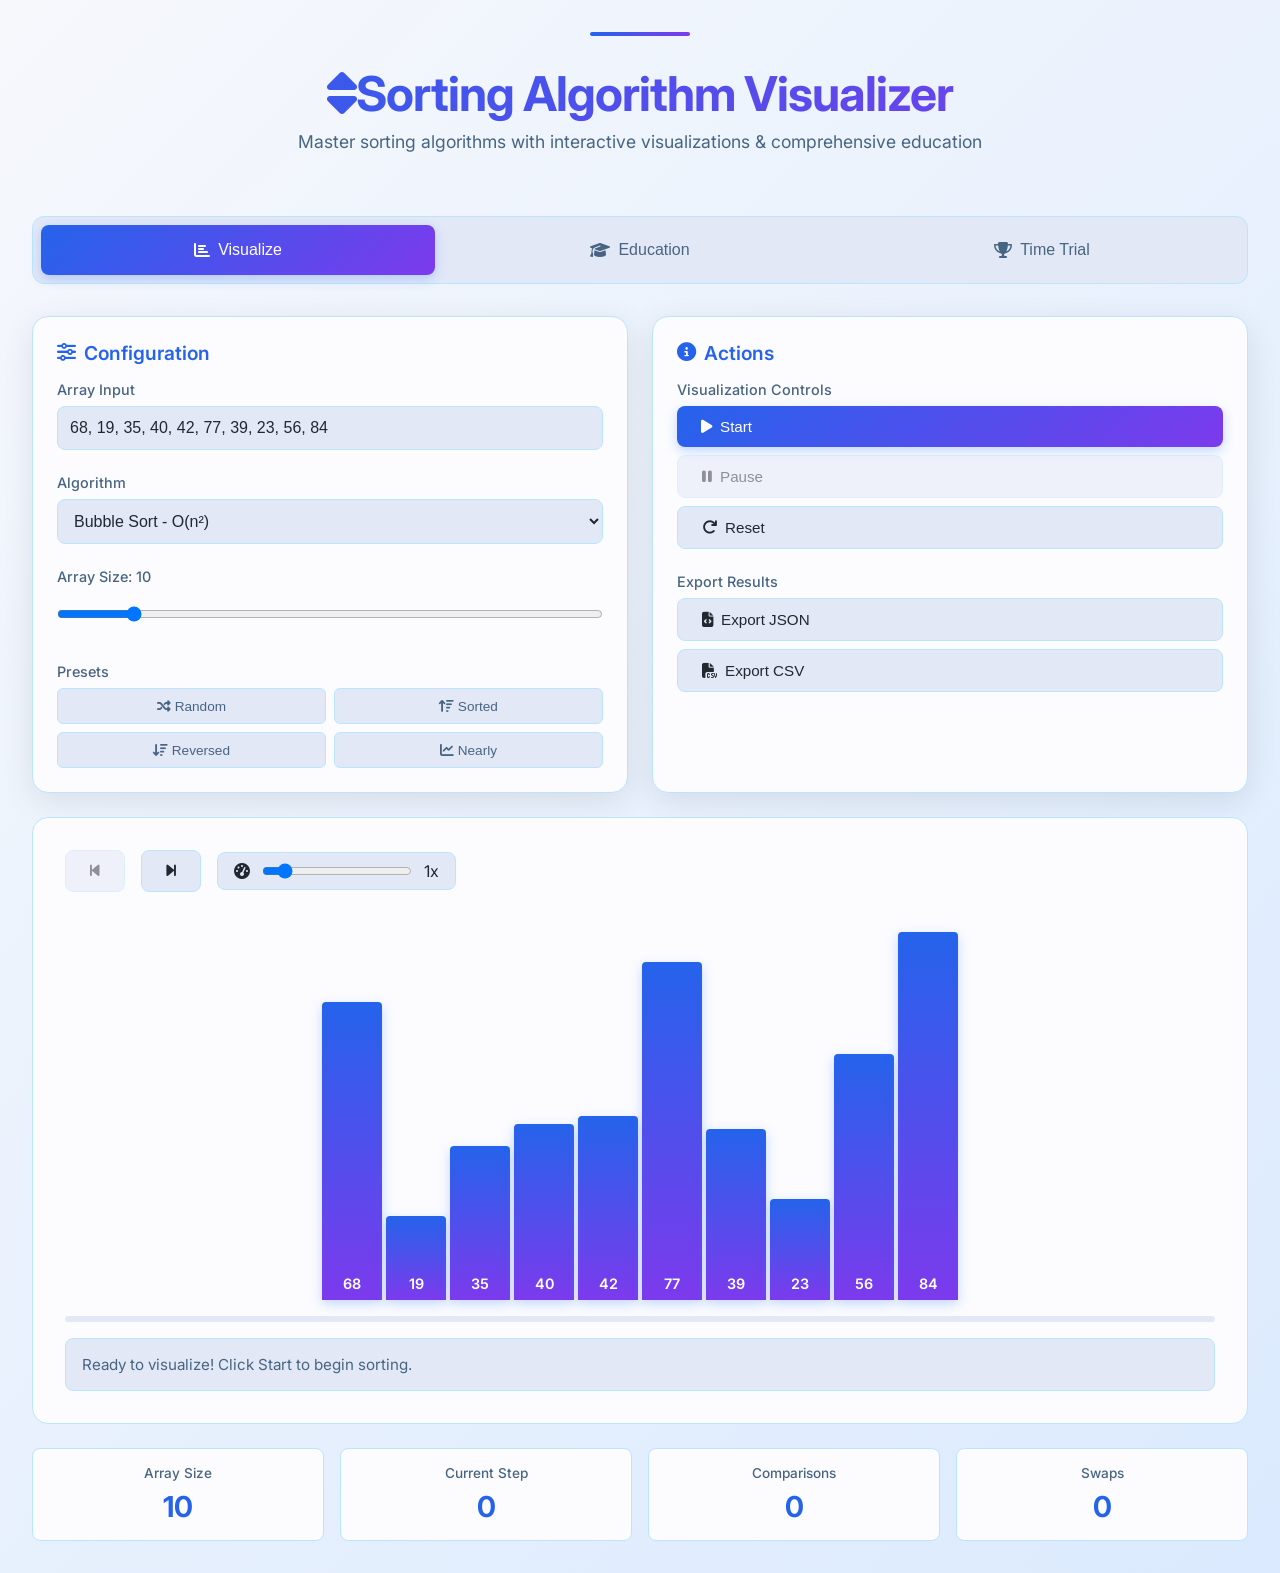
==== index.html @ 8ebd5f18 "Add files via upload" ====
<!DOCTYPE html>
<html lang="en">
<head>
    <meta charset="UTF-8">
    <meta name="viewport" content="width=device-width, initial-scale=1.0">
    <title>Ultimate Sorting Algorithm Visualizer</title>
    <link href="https://fonts.googleapis.com/css2?family=Inter:wght@300;400;500;600;700&display=swap" rel="stylesheet">
    <link href="https://cdnjs.cloudflare.com/ajax/libs/font-awesome/6.4.0/css/all.min.css" rel="stylesheet">
    <style>
        * {
            margin: 0;
            padding: 0;
            box-sizing: border-box;
        }

        :root {
    --bg-primary: #f6f8fc;
    --bg-secondary: #e3e8f7;
    --bg-card: #fcfcff;
    --text-primary: #23272f;
    --text-secondary: #476582;
    --accent-blue: #2563eb;
    --accent-purple: #7c3aed;
    --accent-green: #16a34a;
    --accent-yellow: #facc15;
    --accent-orange: #fb923c;
    --accent-cyan: #2dd4bf;
    --border-color: #bae6fd;
    --shadow: 0 8px 32px rgba(0, 0, 0, 0.09);
}


        body {
    font-family: 'Inter', sans-serif;
    background: linear-gradient(135deg, #f6f8fc 0%, #dbeafe 100%);
    color: #23272f;
    min-height: 100vh;
    overflow-x: hidden;
}


        .container {
            max-width: 1400px;
            margin: 0 auto;
            padding: 2rem;
        }

        .header {
            text-align: center;
            padding: 2rem 0;
            margin-bottom: 2rem;
            position: relative;
        }

        .header::before {
            content: '';
            position: absolute;
            top: 0;
            left: 50%;
            transform: translateX(-50%);
            width: 100px;
            height: 4px;
            background: linear-gradient(90deg, var(--accent-blue), var(--accent-purple));
            border-radius: 2px;
        }

        .header h1 {
            font-size: 3rem;
            font-weight: 700;
            background: linear-gradient(135deg, var(--accent-blue), var(--accent-purple));
            -webkit-background-clip: text;
            -webkit-text-fill-color: transparent;
            margin-bottom: 0.5rem;
            letter-spacing: -1px;
        }

        .header .subtitle {
            color: var(--text-secondary);
            font-size: 1.1rem;
            font-weight: 400;
        }

        .tabs {
            display: flex;
            gap: 0.5rem;
            margin-bottom: 2rem;
            background: var(--bg-secondary);
            padding: 0.5rem;
            border-radius: 12px;
            border: 1px solid var(--border-color);
        }

        .tab {
            flex: 1;
            padding: 1rem;
            background: transparent;
            border: none;
            color: var(--text-secondary);
            font-size: 1rem;
            font-weight: 500;
            cursor: pointer;
            border-radius: 8px;
            transition: all 0.3s;
            display: flex;
            align-items: center;
            justify-content: center;
            gap: 0.5rem;
        }

        .tab:hover {
            background: rgba(59, 130, 246, 0.1);
            color: var(--accent-blue);
        }

        .tab.active {
            background: linear-gradient(135deg, var(--accent-blue), var(--accent-purple));
            color: white;
            box-shadow: 0 4px 12px rgba(59, 130, 246, 0.3);
        }

        .layout-top {
            display: grid;
            grid-template-columns: 1fr 1fr;
            gap: 1.5rem;
            margin-bottom: 1.5rem;
        }

        .card {
            background: var(--bg-card);
            border-radius: 16px;
            padding: 1.5rem;
            border: 1px solid var(--border-color);
            box-shadow: var(--shadow);
        }

        .card-title {
            font-size: 1.2rem;
            font-weight: 600;
            margin-bottom: 1rem;
            display: flex;
            align-items: center;
            gap: 0.5rem;
            color: var(--accent-blue);
        }

        .input-group {
            margin-bottom: 1.5rem;
        }

        .input-group:last-child {
            margin-bottom: 0;
        }

        .input-group label {
            display: block;
            margin-bottom: 0.5rem;
            color: var(--text-secondary);
            font-size: 0.9rem;
            font-weight: 500;
        }

        .input-group input,
        .input-group select {
            width: 100%;
            padding: 0.75rem;
            background: var(--bg-secondary);
            border: 1px solid var(--border-color);
            border-radius: 8px;
            color: var(--text-primary);
            font-size: 1rem;
            transition: all 0.3s;
        }

        .input-group input:focus,
        .input-group select:focus {
            outline: none;
            border-color: var(--accent-blue);
            box-shadow: 0 0 0 3px rgba(59, 130, 246, 0.1);
        }

        .btn {
            padding: 0.75rem 1.5rem;
            border: none;
            border-radius: 8px;
            font-size: 0.95rem;
            font-weight: 500;
            cursor: pointer;
            transition: all 0.3s;
            display: inline-flex;
            align-items: center;
            gap: 0.5rem;
        }

        .btn-primary {
            background: linear-gradient(135deg, var(--accent-blue), var(--accent-purple));
            color: white;
            box-shadow: 0 4px 12px rgba(59, 130, 246, 0.3);
        }

        .btn-primary:hover {
            transform: translateY(-2px);
            box-shadow: 0 6px 16px rgba(59, 130, 246, 0.4);
        }

        .btn-secondary {
            background: var(--bg-secondary);
            color: var(--text-primary);
            border: 1px solid var(--border-color);
        }

        .btn-secondary:hover {
            background: var(--bg-primary);
            border-color: var(--accent-blue);
        }

        .btn-group {
            display: flex;
            gap: 0.5rem;
            flex-wrap: wrap;
        }

        .btn:disabled {
            opacity: 0.5;
            cursor: not-allowed;
        }

        .preset-grid {
            display: grid;
            grid-template-columns: repeat(2, 1fr);
            gap: 0.5rem;
        }

        .preset-btn {
            padding: 0.6rem;
            background: var(--bg-secondary);
            border: 1px solid var(--border-color);
            border-radius: 6px;
            color: var(--text-secondary);
            cursor: pointer;
            transition: all 0.3s;
            font-size: 0.85rem;
        }

        .preset-btn:hover {
            border-color: var(--accent-blue);
            color: var(--accent-blue);
            background: rgba(59, 130, 246, 0.1);
        }

        .visualization-container {
            background: var(--bg-card);
            border-radius: 16px;
            padding: 2rem;
            border: 1px solid var(--border-color);
            min-height: 450px;
            position: relative;
            margin-bottom: 1.5rem;
        }

        .bars-container {
            display: flex;
            align-items: flex-end;
            justify-content: center;
            gap: 4px;
            height: 400px;
            padding: 1rem 0;
        }

        .bar {
            flex: 1;
            min-width: 20px;
            max-width: 60px;
            background: linear-gradient(180deg, var(--accent-blue), var(--accent-purple));
            border-radius: 4px 4px 0 0;
            position: relative;
            transition: all 0.3s cubic-bezier(0.4, 0, 0.2, 1);
            display: flex;
            align-items: flex-end;
            justify-content: center;
            padding-bottom: 0.5rem;
            color: white;
            font-weight: 600;
            font-size: 0.9rem;
            box-shadow: 0 4px 12px rgba(59, 130, 246, 0.3);
        }

        .bar.comparing {
            background: linear-gradient(180deg, var(--accent-orange), #ea580c);
            box-shadow: 0 4px 16px rgba(245, 158, 11, 0.5);
            transform: scale(1.05);
        }

        .bar.swapping {
            background: linear-gradient(180deg, var(--accent-red), #dc2626);
            box-shadow: 0 4px 16px rgba(239, 68, 68, 0.5);
            transform: scale(1.08);
        }

        .bar.sorted {
            background: linear-gradient(180deg, var(--accent-green), #059669);
            box-shadow: 0 4px 12px rgba(16, 185, 129, 0.4);
        }

        .bar.pivot {
            background: linear-gradient(180deg, var(--accent-cyan), #0891b2);
            box-shadow: 0 4px 16px rgba(6, 182, 212, 0.5);
        }

        .controls {
            display: flex;
            gap: 1rem;
            align-items: center;
            margin-bottom: 1.5rem;
            flex-wrap: wrap;
        }

        .speed-control {
            display: flex;
            align-items: center;
            gap: 0.75rem;
            padding: 0.5rem 1rem;
            background: var(--bg-secondary);
            border-radius: 8px;
            border: 1px solid var(--border-color);
        }

        .speed-control input[type="range"] {
            width: 150px;
        }

        .progress-bar {
            width: 100%;
            height: 6px;
            background: var(--bg-secondary);
            border-radius: 3px;
            overflow: hidden;
            margin-bottom: 1rem;
        }

        .progress-fill {
            height: 100%;
            background: linear-gradient(90deg, var(--accent-blue), var(--accent-purple));
            border-radius: 3px;
            transition: width 0.3s;
        }

        .layout-bottom {
            display: grid;
            grid-template-columns: repeat(4, 1fr);
            gap: 1rem;
            margin-top: 1.5rem;
        }

        .stat-card {
            background: var(--bg-card);
            padding: 1rem;
            border-radius: 8px;
            border: 1px solid var(--border-color);
            text-align: center;
        }

        .stat-label {
            color: var(--text-secondary);
            font-size: 0.85rem;
            margin-bottom: 0.5rem;
            font-weight: 500;
        }

        .stat-value {
            font-size: 1.8rem;
            font-weight: 700;
            color: var(--accent-blue);
        }

        .education-container {
            background: var(--bg-card);
            border-radius: 16px;
            padding: 2rem;
            border: 1px solid var(--border-color);
            box-shadow: var(--shadow);
        }

        .education-grid {
            display: grid;
            grid-template-columns: 1fr 1fr;
            gap: 2rem;
        }

        .education-section {
            line-height: 1.8;
        }

        .education-section h3 {
            color: var(--accent-blue);
            margin-bottom: 1rem;
            font-size: 1.2rem;
        }

        .education-section ul {
            list-style: none;
            padding: 0;
        }

        .education-section li {
            padding: 0.5rem 0;
            padding-left: 1.5rem;
            position: relative;
            color: var(--text-secondary);
        }

        .education-section li:before {
            content: "→";
            position: absolute;
            left: 0;
            color: var(--accent-blue);
            font-weight: bold;
        }

        .complexity-box {
            background: var(--bg-secondary);
            padding: 1rem;
            border-radius: 8px;
            border-left: 3px solid var(--accent-blue);
            margin: 1rem 0;
        }

        .complexity-title {
            color: var(--accent-blue);
            font-weight: 600;
            margin-bottom: 0.5rem;
        }

        .complexity-item {
            display: flex;
            justify-content: space-between;
            padding: 0.25rem 0;
            color: var(--text-secondary);
            font-family: 'Courier New', monospace;
        }

        .resource-links {
            display: flex;
            gap: 1rem;
            flex-wrap: wrap;
            margin-top: 1rem;
        }

        .resource-link {
            display: inline-flex;
            align-items: center;
            gap: 0.5rem;
            padding: 0.75rem 1rem;
            background: rgba(59, 130, 246, 0.1);
            border: 1px solid var(--accent-blue);
            border-radius: 6px;
            color: var(--accent-blue);
            text-decoration: none;
            transition: all 0.3s;
            font-size: 0.9rem;
            font-weight: 500;
        }

        .resource-link:hover {
            background: rgba(59, 130, 246, 0.2);
            transform: translateY(-2px);
        }

        .property-badge {
            display: inline-block;
            padding: 0.25rem 0.75rem;
            background: rgba(59, 130, 246, 0.1);
            border: 1px solid var(--accent-blue);
            border-radius: 20px;
            color: var(--accent-blue);
            font-size: 0.85rem;
            font-weight: 600;
            margin-right: 0.5rem;
            margin-bottom: 0.5rem;
        }

        .code-section {
            background: #1e1e1e;
            border-radius: 8px;
            padding: 1rem;
            overflow-x: auto;
            margin-top: 1rem;
        }

        .code-section pre {
            margin: 0;
            font-family: 'Consolas', 'Monaco', monospace;
            font-size: 0.9rem;
            line-height: 1.6;
            color: #d4d4d4;
        }

        @keyframes slideIn {
            from {
                opacity: 0;
                transform: translateY(20px);
            }
            to {
                opacity: 1;
                transform: translateY(0);
            }
        }

        .slide-in {
            animation: slideIn 0.5s ease-out;
        }

        .hidden {
            display: none !important;
        }

        .toast {
            position: fixed;
            bottom: 2rem;
            right: 2rem;
            background: var(--bg-card);
            padding: 1rem 1.5rem;
            border-radius: 8px;
            border: 1px solid var(--border-color);
            box-shadow: var(--shadow);
            z-index: 1000;
            animation: slideIn 0.3s ease-out;
        }

        .toast.success {
            border-left: 4px solid var(--accent-green);
        }

        .toast.error {
            border-left: 4px solid var(--accent-red);
        }

        @media (max-width: 1200px) {
            .layout-top {
                grid-template-columns: 1fr;
            }
            .education-grid {
                grid-template-columns: 1fr;
            }
            .layout-bottom {
                grid-template-columns: repeat(2, 1fr);
            }
        }

        @media (max-width: 768px) {
            .header h1 {
                font-size: 2rem;
            }
            .tabs {
                flex-direction: column;
            }
            .bars-container {
                gap: 2px;
            }
            .bar {
                min-width: 15px;
                font-size: 0.7rem;
            }
        }
    </style>
</head>
<body>
    <div class="container">
        <div class="header slide-in">
            <h1><i class="fas fa-sort"></i>Sorting Algorithm Visualizer</h1>
            <p class="subtitle">Master sorting algorithms with interactive visualizations & comprehensive education</p>
        </div>

        <div class="tabs slide-in">
            <button class="tab active" data-mode="visualize">
                <i class="fas fa-chart-bar"></i> Visualize
            </button>
            <button class="tab" data-mode="education">
                <i class="fas fa-graduation-cap"></i> Education
            </button>
            <button class="tab" data-mode="compare">
                <i class="fas fa-trophy"></i> Time Trial
            </button>
        </div>

        <div id="visualizeMode">
            <div class="layout-top slide-in">
                <div class="card">
                    <h3 class="card-title"><i class="fas fa-sliders-h"></i> Configuration</h3>
                    
                    <div class="input-group">
                        <label>Array Input</label>
                        <input type="text" id="arrayInput" placeholder="5, 2, 8, 1, 9, 3" value="64, 34, 25, 12, 22, 11, 90, 45">
                    </div>

                    <div class="input-group">
                        <label>Algorithm</label>
                        <select id="algorithmSelect">
                            <option value="bubble">Bubble Sort - O(n²)</option>
                            <option value="selection">Selection Sort - O(n²)</option>
                            <option value="insertion">Insertion Sort - O(n²)</option>
                            <option value="merge">Merge Sort - O(n log n)</option>
                            <option value="quick">Quick Sort - O(n log n)</option>
                            <option value="heap">Heap Sort - O(n log n)</option>
                            <option value="counting">Counting Sort - O(n+k)</option>
                        </select>
                    </div>

                    <div class="input-group">
                        <label>Array Size: <span id="sizeValue">10</span></label>
                        <input type="range" id="sizeSlider" min="5" max="50" value="10">
                    </div>

                    <div class="input-group">
                        <label>Presets</label>
                        <div class="preset-grid">
                            <button class="preset-btn" data-preset="random"><i class="fas fa-random"></i> Random</button>
                            <button class="preset-btn" data-preset="sorted"><i class="fas fa-sort-amount-up"></i> Sorted</button>
                            <button class="preset-btn" data-preset="reversed"><i class="fas fa-sort-amount-down"></i> Reversed</button>
                            <button class="preset-btn" data-preset="nearly"><i class="fas fa-chart-line"></i> Nearly</button>
                        </div>
                    </div>
                </div>

                <div class="card">
                    <h3 class="card-title"><i class="fas fa-info-circle"></i> Actions</h3>
                    
                    <div class="input-group">
                        <label>Visualization Controls</label>
                        <div class="btn-group" style="flex-direction: column; gap: 0.5rem;">
                            <button class="btn btn-primary" id="startBtn" style="width: 100%;">
                                <i class="fas fa-play"></i> Start
                            </button>
                            <button class="btn btn-secondary" id="pauseBtn" disabled style="width: 100%;">
                                <i class="fas fa-pause"></i> Pause
                            </button>
                            <button class="btn btn-secondary" id="resetBtn" style="width: 100%;">
                                <i class="fas fa-redo"></i> Reset
                            </button>
                        </div>
                    </div>

                    <div class="input-group">
                        <label>Export Results</label>
                        <div class="btn-group" style="flex-direction: column; gap: 0.5rem;">
                            <button class="btn btn-secondary" id="exportJSON" style="width: 100%;">
                                <i class="fas fa-file-code"></i> Export JSON
                            </button>
                            <button class="btn btn-secondary" id="exportCSV" style="width: 100%;">
                                <i class="fas fa-file-csv"></i> Export CSV
                            </button>
                        </div>
                    </div>
                </div>
            </div>

            <div class="visualization-container slide-in">
                <div class="controls">
                    <button class="btn btn-secondary" id="stepBackBtn" disabled>
                        <i class="fas fa-step-backward"></i>
                    </button>
                    <button class="btn btn-secondary" id="stepForwardBtn" disabled>
                        <i class="fas fa-step-forward"></i>
                    </button>

                    <div class="speed-control">
                        <i class="fas fa-tachometer-alt"></i>
                        <input type="range" id="speedSlider" min="0.5" max="5" step="0.5" value="1">
                        <span id="speedLabel">1x</span>
                    </div>
                </div>

                <div class="bars-container" id="barsContainer"></div>

                <div class="progress-bar">
                    <div class="progress-fill" id="progressBar" style="width: 0%"></div>
                </div>

                <div style="background: var(--bg-secondary); padding: 1rem; border-radius: 8px; border: 1px solid var(--border-color);">
                    <div id="stepDescription" style="color: var(--text-secondary); font-size: 0.95rem;">
                        Ready to visualize! Click Start to begin sorting.
                    </div>
                </div>
            </div>

            <div class="layout-bottom">
                <div class="stat-card">
                    <div class="stat-label">Array Size</div>
                    <div class="stat-value" id="arraySizeStat">0</div>
                </div>
                <div class="stat-card">
                    <div class="stat-label">Current Step</div>
                    <div class="stat-value" id="currentStepStat">0</div>
                </div>
                <div class="stat-card">
                    <div class="stat-label">Comparisons</div>
                    <div class="stat-value" id="comparisonsStat">0</div>
                </div>
                <div class="stat-card">
                    <div class="stat-label">Swaps</div>
                    <div class="stat-value" id="swapsStat">0</div>
                </div>
            </div>
        </div>

        <div id="educationMode" class="hidden slide-in">
            <div class="education-container">
                <h2 class="card-title" style="margin-bottom: 2rem;"><i class="fas fa-book"></i> Algorithm Learning Center</h2>
                
                <div class="education-grid">
                    <div class="education-section">
                        <h3>Overview</h3>
                        <p id="algoDescription"></p>

                        <h3 style="margin-top: 1.5rem;">Properties</h3>
                        <div id="algoProperties"></div>

                        <div class="complexity-box">
                            <div class="complexity-title">⏱️ Time Complexity</div>
                            <div class="complexity-item">
                                <span>Best Case:</span>
                                <span id="timeBest" style="color: var(--accent-green);">O(n)</span>
                            </div>
                            <div class="complexity-item">
                                <span>Average Case:</span>
                                <span id="timeAvg" style="color: var(--accent-orange);">O(n²)</span>
                            </div>
                            <div class="complexity-item">
                                <span>Worst Case:</span>
                                <span id="timeWorst" style="color: var(--accent-red);">O(n²)</span>
                            </div>
                        </div>

                        <div class="complexity-box">
                            <div class="complexity-title">💾 Space Complexity</div>
                            <div style="color: var(--text-secondary); font-family: 'Courier New', monospace;">
                                <span id="spaceComplexity">O(1)</span>
                            </div>
                        </div>

                        <h3 style="margin-top: 1.5rem;">Real-World Applications</h3>
                        <ul id="realWorldUses"></ul>

                        <h3 style="margin-top: 1.5rem;">When to Use</h3>
                        <ul id="whenToUse"></ul>
                    </div>

                    <div class="education-section">
                        <h3>How It Works</h3>
                        <p id="algoHowItWorks" style="margin-bottom: 1rem;"></p>

                        <h3>Code Explanation</h3>
                        <div id="algoCodeExplanation"></div>

                        <h3>Advantages</h3>
                        <ul id="advantages"></ul>

                        <h3 style="margin-top: 1.5rem;">Disadvantages</h3>
                        <ul id="disadvantages"></ul>

                        <h3 style="margin-top: 1.5rem;">When NOT to Use</h3>
                        <ul id="whenNotToUse"></ul>

                        <h3 style="margin-top: 1.5rem;">📚 Learning Resources</h3>
                        <div class="resource-links">
                            <a class="resource-link" href="#" id="gfgLink" target="_blank">
                                <i class="fas fa-external-link-alt"></i> GeeksforGeeks
                            </a>
                            <a class="resource-link" href="#" id="youtubeLink" target="_blank">
                                <i class="fab fa-youtube"></i> YouTube
                            </a>
                            <a class="resource-link" href="#" id="visualgoLink" target="_blank">
                                <i class="fas fa-eye"></i> VisuAlgo
                            </a>
                        </div>
                    </div>
                </div>

                <div style="margin-top: 2rem; padding-top: 2rem; border-top: 1px solid var(--border-color);">
                    <h3 class="card-title" style="margin-bottom: 1rem;"><i class="fas fa-code"></i> Python Implementation</h3>
                    <div class="code-section">
                        <pre><code id="algoCode">Select an algorithm to view code</code></pre>
                    </div>
                </div>
            </div>
        </div>

        <div id="compareMode" class="hidden slide-in">
            <div class="card">
                <h3 class="card-title"><i class="fas fa-trophy"></i> Performance Comparison</h3>
                <div id="comparisonResults"></div>
            </div>
        </div>
    </div>

    <script>
        class SortingVisualizer {
            constructor() {
                this.array = [];
                this.originalArray = [];
                this.steps = [];
                this.currentStep = 0;
                this.isPlaying = false;
                this.isPaused = false;
                this.speed = 1;
                this.currentMode = 'visualize';
                this.stats = { comparisons: 0, swaps: 0 };

                this.initializeElements();
                this.attachEventListeners();
                this.generateRandomArray();
                this.updateDisplay();
            }

            initializeElements() {
                this.barsContainer = document.getElementById('barsContainer');
                this.arrayInput = document.getElementById('arrayInput');
                this.algorithmSelect = document.getElementById('algorithmSelect');
                this.startBtn = document.getElementById('startBtn');
                this.pauseBtn = document.getElementById('pauseBtn');
                this.resetBtn = document.getElementById('resetBtn');
                this.stepBackBtn = document.getElementById('stepBackBtn');
                this.stepForwardBtn = document.getElementById('stepForwardBtn');
                this.speedSlider = document.getElementById('speedSlider');
                this.speedLabel = document.getElementById('speedLabel');
                this.sizeSlider = document.getElementById('sizeSlider');
                this.sizeValue = document.getElementById('sizeValue');
                this.stepDescription = document.getElementById('stepDescription');
                this.progressBar = document.getElementById('progressBar');
                this.arraySizeStat = document.getElementById('arraySizeStat');
                this.currentStepStat = document.getElementById('currentStepStat');
                this.comparisonsStat = document.getElementById('comparisonsStat');
                this.swapsStat = document.getElementById('swapsStat');
            }

            attachEventListeners() {
                document.querySelectorAll('.tab').forEach(tab => {
                    tab.addEventListener('click', (e) => this.switchMode(e.target.dataset.mode));
                });

                this.startBtn.addEventListener('click', () => this.start());
                this.pauseBtn.addEventListener('click', () => this.pause());
                this.resetBtn.addEventListener('click', () => this.reset());
                this.stepBackBtn.addEventListener('click', () => this.stepBackward());
                this.stepForwardBtn.addEventListener('click', () => this.stepForward());
                
                this.speedSlider.addEventListener('input', (e) => {
                    this.speed = parseFloat(e.target.value);
                    this.speedLabel.textContent = `${this.speed}x`;
                });

                this.sizeSlider.addEventListener('input', (e) => {
                    this.sizeValue.textContent = e.target.value;
                });

                this.sizeSlider.addEventListener('change', (e) => {
                    this.generateRandomArray(parseInt(e.target.value));
                });

                document.querySelectorAll('.preset-btn').forEach(btn => {
                    btn.addEventListener('click', (e) => {
                        const preset = e.currentTarget.dataset.preset;
                        this.generatePreset(preset);
                    });
                });

                this.algorithmSelect.addEventListener('change', () => {
                    if (this.currentMode === 'education') {
                        this.loadEducationContent();
                    }
                });

                document.getElementById('exportJSON').addEventListener('click', () => this.exportResults('json'));
                document.getElementById('exportCSV').addEventListener('click', () => this.exportResults('csv'));
            }

            switchMode(mode) {
                this.currentMode = mode;
                
                document.querySelectorAll('.tab').forEach(tab => {
                    tab.classList.remove('active');
                    if (tab.dataset.mode === mode) {
                        tab.classList.add('active');
                    }
                });

                document.getElementById('visualizeMode').classList.toggle('hidden', mode !== 'visualize');
                document.getElementById('educationMode').classList.toggle('hidden', mode !== 'education');
                document.getElementById('compareMode').classList.toggle('hidden', mode !== 'compare');

                if (mode === 'education') {
                    this.loadEducationContent();
                } else if (mode === 'compare') {
                    this.runComparison();
                }
            }

            generateRandomArray(size = 10) {
                this.array = Array.from({length: size}, () => Math.floor(Math.random() * 90) + 10);
                this.originalArray = [...this.array];
                this.arrayInput.value = this.array.join(', ');
                this.updateDisplay();
                this.reset();
            }

            generatePreset(type) {
                const size = parseInt(this.sizeSlider.value);
                switch(type) {
                    case 'random':
                        this.generateRandomArray(size);
                        break;
                    case 'sorted':
                        this.array = Array.from({length: size}, (_, i) => (i + 1) * 10);
                        break;
                    case 'reversed':
                        this.array = Array.from({length: size}, (_, i) => (size - i) * 10);
                        break;
                    case 'nearly':
                        this.array = Array.from({length: size}, (_, i) => (i + 1) * 10);
                        for(let i = 0; i < size / 4; i++) {
                            const idx = Math.floor(Math.random() * size);
                            const idx2 = Math.floor(Math.random() * size);
                            [this.array[idx], this.array[idx2]] = [this.array[idx2], this.array[idx]];
                        }
                        break;
                }
                this.originalArray = [...this.array];
                this.arrayInput.value = this.array.join(', ');
                this.updateDisplay();
                this.reset();
            }

            parseInput() {
                const input = this.arrayInput.value;
                try {
                    this.array = input.split(',').map(x => parseInt(x.trim())).filter(x => !isNaN(x));
                    if (this.array.length === 0) {
                        this.showToast('Please enter valid numbers', 'error');
                        return false;
                    }
                    this.originalArray = [...this.array];
                    return true;
                } catch(e) {
                    this.showToast('Invalid input format', 'error');
                    return false;
                }
            }

            async start() {
                if (!this.parseInput()) return;

                if (this.isPaused) {
                    this.isPaused = false;
                    this.isPlaying = true;
                    this.updateButtons();
                    await this.animate();
                    return;
                }

                this.reset();
                this.isPlaying = true;
                this.updateButtons();

                const algorithm = this.algorithmSelect.value;
                this.showToast(`Starting ${algorithm} sort...`, 'success');
                
                await this.fetchSteps(algorithm);
                await this.animate();
            }

            pause() {
                this.isPlaying = false;
                this.isPaused = true;
                this.updateButtons();
            }

            reset() {
                this.isPlaying = false;
                this.isPaused = false;
                this.currentStep = 0;
                this.stats = { comparisons: 0, swaps: 0 };
                this.array = [...this.originalArray];
                this.updateDisplay();
                this.updateButtons();
                this.stepDescription.textContent = 'Ready to visualize! Click Start to begin sorting.';
                this.progressBar.style.width = '0%';
            }

            stepForward() {
                if (this.currentStep < this.steps.length - 1) {
                    this.currentStep++;
                    this.renderStep(this.steps[this.currentStep]);
                }
            }

            stepBackward() {
                if (this.currentStep > 0) {
                    this.currentStep--;
                    this.renderStep(this.steps[this.currentStep]);
                }
            }

            updateButtons() {
                this.startBtn.disabled = this.isPlaying;
                this.pauseBtn.disabled = !this.isPlaying;
                this.stepBackBtn.disabled = this.isPlaying || this.currentStep === 0;
                this.stepForwardBtn.disabled = this.isPlaying || this.currentStep === this.steps.length - 1;
            }

            async fetchSteps(algorithm) {
                try {
                    const response = await fetch('http://localhost:8000/api/sort', {
                        method: 'POST',
                        headers: { 'Content-Type': 'application/json' },
                        body: JSON.stringify({
                            array: this.originalArray,
                            algorithm: algorithm
                        })
                    });

                    const data = await response.json();
                    this.steps = data.steps;
                    this.stats.comparisons = data.total_comparisons || 0;
                    this.stats.swaps = data.total_swaps || 0;
                    
                } catch(error) {
                    this.showToast('Error connecting to backend. Make sure server is running on port 8000.', 'error');
                    console.error('Error:', error);
                    this.isPlaying = false;
                    this.updateButtons();
                }
            }

            async animate() {
                while (this.currentStep < this.steps.length && this.isPlaying) {
                    const step = this.steps[this.currentStep];
                    this.renderStep(step);
                    
                    await this.sleep(500 / this.speed);
                    this.currentStep++;
                }

                if (this.currentStep >= this.steps.length) {
                    this.isPlaying = false;
                    this.showToast('Sorting complete!', 'success');
                    this.updateButtons();
                }
            }

            renderStep(step) {
                if (step.array) {
                    this.array = [...step.array];
                }

                this.updateDisplay(step.indices, step.type);
                
                if (step.description) {
                    this.stepDescription.textContent = step.description;
                }

                const progress = (this.currentStep / this.steps.length) * 100;
                this.progressBar.style.width = `${progress}%`;
                this.currentStepStat.textContent = `${this.currentStep + 1}/${this.steps.length}`;
            }

            updateDisplay(highlightIndices = [], highlightType = '') {
                this.barsContainer.innerHTML = '';
                
                const maxValue = Math.max(...this.array);
                
                this.array.forEach((value, index) => {
                    const bar = document.createElement('div');
                    bar.className = 'bar';
                    bar.style.height = `${(value / maxValue) * 100}%`;
                    bar.textContent = value;

                    if (highlightIndices && highlightIndices.includes(index)) {
                        bar.classList.add(highlightType || 'comparing');
                    }

                    this.barsContainer.appendChild(bar);
                });

                this.arraySizeStat.textContent = this.array.length;
                this.comparisonsStat.textContent = this.stats.comparisons;
                this.swapsStat.textContent = this.stats.swaps;
            }

            async loadEducationContent() {
                const algorithm = this.algorithmSelect.value;
                
                try {
                    const response = await fetch(`http://localhost:8000/api/algorithm-info/${algorithm}`);
                    const data = await response.json();
                    
                    document.getElementById('algoDescription').textContent = data.description;
                    document.getElementById('algoHowItWorks').textContent = data.how_it_works;

                    document.getElementById('timeBest').textContent = data.time_complexity.best;
                    document.getElementById('timeAvg').textContent = data.time_complexity.average;
                    document.getElementById('timeWorst').textContent = data.time_complexity.worst;
                    document.getElementById('spaceComplexity').textContent = data.space_complexity;

                    const props = `
                        <span class="property-badge">Stable: ${data.stable ? '✓' : '✗'}</span>
                        <span class="property-badge">In-place: ${data.in_place ? '✓' : '✗'}</span>
                        ${data.discovered ? `<span class="property-badge">Discovered: ${data.discovered}</span>` : ''}
                    `;
                    document.getElementById('algoProperties').innerHTML = props;

                    const createList = (items) => items.map(item => `<li>${item}</li>`).join('');
                    document.getElementById('realWorldUses').innerHTML = createList(data.real_world_uses || []);
                    document.getElementById('whenToUse').innerHTML = createList(data.when_to_use || []);
                    document.getElementById('advantages').innerHTML = createList(data.advantages || []);
                    document.getElementById('disadvantages').innerHTML = createList(data.disadvantages || []);
                    document.getElementById('whenNotToUse').innerHTML = createList(data.when_not_to_use || []);

                    const codeExpl = data.code_explanation;
                    let codeHTML = '';
                    if (codeExpl) {
                        for (const [key, value] of Object.entries(codeExpl)) {
                            codeHTML += `<div style="margin-bottom: 0.5rem;"><strong>${key.replace(/_/g, ' ').toUpperCase()}:</strong> ${value}</div>`;
                        }
                    }
                    document.getElementById('algoCodeExplanation').innerHTML = codeHTML;

                    const res = data.resources;
                    document.getElementById('gfgLink').href = res.geeksforgeeks;
                    document.getElementById('youtubeLink').href = res.youtube;
                    document.getElementById('visualgoLink').href = res.visualgo;

                    await this.loadCode(algorithm);
                    
                } catch(error) {
                    console.error('Error loading education content:', error);
                }
            }

            async loadCode(algorithm) {
                try {
                    const response = await fetch(`http://localhost:8000/api/algorithm-code/${algorithm}?language=python`);
                    const data = await response.json();
                    document.getElementById('algoCode').textContent = data.code;
                } catch(error) {
                    console.error('Error loading code:', error);
                }
            }

            async runComparison() {
                if (!this.parseInput()) return;
                
                try {
                    const response = await fetch('http://localhost:8000/api/time-trial', {
                        method: 'POST',
                        headers: { 'Content-Type': 'application/json' },
                        body: JSON.stringify({ array: this.originalArray })
                    });
                    
                    const data = await response.json();
                    
                    let html = '';
                    data.results.forEach((result, index) => {
                        const fastest = index === 0 ? 'style="border: 2px solid var(--accent-green); background: rgba(16, 185, 129, 0.1);"' : '';
                        html += `
                            <div style="display: grid; grid-template-columns: 2fr 1.5fr 1fr 1fr; gap: 1rem; padding: 1rem; background: var(--bg-secondary); border-radius: 8px; margin-bottom: 0.5rem; border: 1px solid var(--border-color);" ${fastest}>
                                <div><strong>${result.algorithm.toUpperCase()} ${index === 0 ? '🏆' : ''}</strong></div>
                                <div>${result.execution_time_us.toFixed(2)} μs</div>
                                <div>${result.comparisons || '0'}</div>
                                <div>${result.swaps || '0'}</div>
                            </div>
                        `;
                    });
                    
                    document.getElementById('comparisonResults').innerHTML = html;
                    
                } catch(error) {
                    this.showToast('Error running comparison', 'error');
                    console.error('Error:', error);
                }
            }

            async exportResults(format) {
                const results = {
                    algorithm: this.algorithmSelect.value,
                    array_size: this.array.length,
                    comparisons: this.stats.comparisons,
                    swaps: this.stats.swaps,
                    timestamp: new Date().toISOString()
                };
                
                try {
                    const response = await fetch('http://localhost:8000/api/export', {
                        method: 'POST',
                        headers: { 'Content-Type': 'application/json' },
                        body: JSON.stringify({ format, results })
                    });
                    
                    const data = await response.json();
                    
                    if (format === 'json') {
                        this.downloadFile(JSON.stringify(data, null, 2), 'sorting-results.json', 'application/json');
                    } else if (format === 'csv') {
                        this.downloadFile(data.csv, data.filename, 'text/csv');
                    }
                    
                    this.showToast(`Exported as ${format.toUpperCase()}!`, 'success');
                    
                } catch(error) {
                    this.showToast('Error exporting results', 'error');
                    console.error('Error:', error);
                }
            }

            downloadFile(content, filename, mimeType) {
                const blob = new Blob([content], { type: mimeType });
                const url = URL.createObjectURL(blob);
                const a = document.createElement('a');
                a.href = url;
                a.download = filename;
                document.body.appendChild(a);
                a.click();
                document.body.removeChild(a);
                URL.revokeObjectURL(url);
            }

            showToast(message, type = 'success') {
                const toast = document.createElement('div');
                toast.className = `toast ${type}`;
                toast.innerHTML = `
                    <i class="fas fa-${type === 'success' ? 'check-circle' : 'exclamation-circle'}"></i>
                    ${message}
                `;
                document.body.appendChild(toast);
                
                setTimeout(() => {
                    toast.remove();
                }, 3000);
            }

            sleep(ms) {
                return new Promise(resolve => setTimeout(resolve, ms));
            }
        }

        let visualizer;
        document.addEventListener('DOMContentLoaded', () => {
            visualizer = new SortingVisualizer();
            window.visualizer = visualizer;
            console.log('✨ Sorting Visualizer initialized!');
        });
    </script>
</body>
</html>
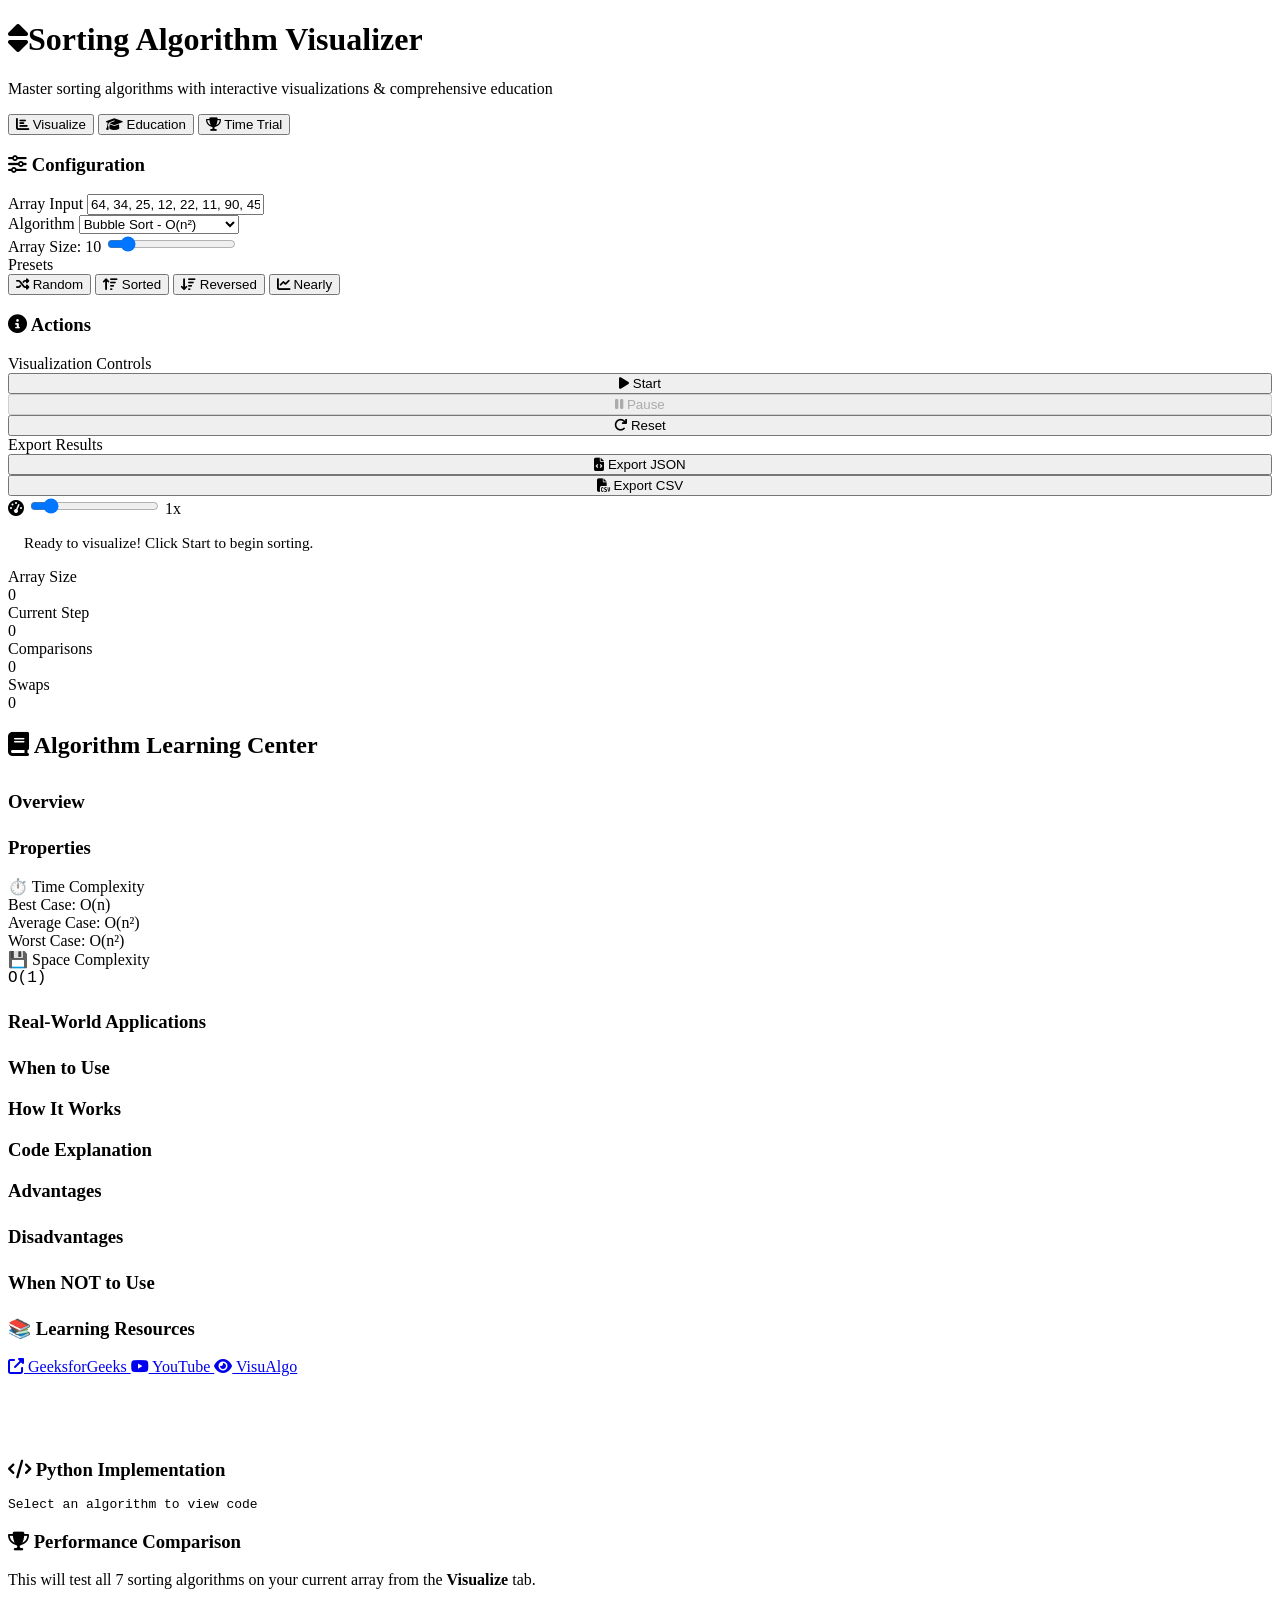
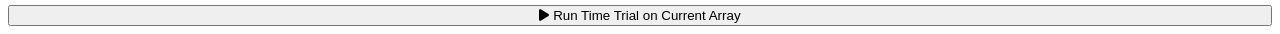
==== commit a521c4fd: "Update index.html" ====
--- a/index.html
+++ b/index.html
@@ -6,562 +6,8 @@
     <title>Ultimate Sorting Algorithm Visualizer</title>
     <link href="https://fonts.googleapis.com/css2?family=Inter:wght@300;400;500;600;700&display=swap" rel="stylesheet">
     <link href="https://cdnjs.cloudflare.com/ajax/libs/font-awesome/6.4.0/css/all.min.css" rel="stylesheet">
-    <style>
-        * {
-            margin: 0;
-            padding: 0;
-            box-sizing: border-box;
-        }
-
-        :root {
-    --bg-primary: #f6f8fc;
-    --bg-secondary: #e3e8f7;
-    --bg-card: #fcfcff;
-    --text-primary: #23272f;
-    --text-secondary: #476582;
-    --accent-blue: #2563eb;
-    --accent-purple: #7c3aed;
-    --accent-green: #16a34a;
-    --accent-yellow: #facc15;
-    --accent-orange: #fb923c;
-    --accent-cyan: #2dd4bf;
-    --border-color: #bae6fd;
-    --shadow: 0 8px 32px rgba(0, 0, 0, 0.09);
-}
-
-
-        body {
-    font-family: 'Inter', sans-serif;
-    background: linear-gradient(135deg, #f6f8fc 0%, #dbeafe 100%);
-    color: #23272f;
-    min-height: 100vh;
-    overflow-x: hidden;
-}
-
-
-        .container {
-            max-width: 1400px;
-            margin: 0 auto;
-            padding: 2rem;
-        }
-
-        .header {
-            text-align: center;
-            padding: 2rem 0;
-            margin-bottom: 2rem;
-            position: relative;
-        }
-
-        .header::before {
-            content: '';
-            position: absolute;
-            top: 0;
-            left: 50%;
-            transform: translateX(-50%);
-            width: 100px;
-            height: 4px;
-            background: linear-gradient(90deg, var(--accent-blue), var(--accent-purple));
-            border-radius: 2px;
-        }
-
-        .header h1 {
-            font-size: 3rem;
-            font-weight: 700;
-            background: linear-gradient(135deg, var(--accent-blue), var(--accent-purple));
-            -webkit-background-clip: text;
-            -webkit-text-fill-color: transparent;
-            margin-bottom: 0.5rem;
-            letter-spacing: -1px;
-        }
-
-        .header .subtitle {
-            color: var(--text-secondary);
-            font-size: 1.1rem;
-            font-weight: 400;
-        }
-
-        .tabs {
-            display: flex;
-            gap: 0.5rem;
-            margin-bottom: 2rem;
-            background: var(--bg-secondary);
-            padding: 0.5rem;
-            border-radius: 12px;
-            border: 1px solid var(--border-color);
-        }
-
-        .tab {
-            flex: 1;
-            padding: 1rem;
-            background: transparent;
-            border: none;
-            color: var(--text-secondary);
-            font-size: 1rem;
-            font-weight: 500;
-            cursor: pointer;
-            border-radius: 8px;
-            transition: all 0.3s;
-            display: flex;
-            align-items: center;
-            justify-content: center;
-            gap: 0.5rem;
-        }
-
-        .tab:hover {
-            background: rgba(59, 130, 246, 0.1);
-            color: var(--accent-blue);
-        }
-
-        .tab.active {
-            background: linear-gradient(135deg, var(--accent-blue), var(--accent-purple));
-            color: white;
-            box-shadow: 0 4px 12px rgba(59, 130, 246, 0.3);
-        }
-
-        .layout-top {
-            display: grid;
-            grid-template-columns: 1fr 1fr;
-            gap: 1.5rem;
-            margin-bottom: 1.5rem;
-        }
-
-        .card {
-            background: var(--bg-card);
-            border-radius: 16px;
-            padding: 1.5rem;
-            border: 1px solid var(--border-color);
-            box-shadow: var(--shadow);
-        }
-
-        .card-title {
-            font-size: 1.2rem;
-            font-weight: 600;
-            margin-bottom: 1rem;
-            display: flex;
-            align-items: center;
-            gap: 0.5rem;
-            color: var(--accent-blue);
-        }
-
-        .input-group {
-            margin-bottom: 1.5rem;
-        }
-
-        .input-group:last-child {
-            margin-bottom: 0;
-        }
-
-        .input-group label {
-            display: block;
-            margin-bottom: 0.5rem;
-            color: var(--text-secondary);
-            font-size: 0.9rem;
-            font-weight: 500;
-        }
-
-        .input-group input,
-        .input-group select {
-            width: 100%;
-            padding: 0.75rem;
-            background: var(--bg-secondary);
-            border: 1px solid var(--border-color);
-            border-radius: 8px;
-            color: var(--text-primary);
-            font-size: 1rem;
-            transition: all 0.3s;
-        }
-
-        .input-group input:focus,
-        .input-group select:focus {
-            outline: none;
-            border-color: var(--accent-blue);
-            box-shadow: 0 0 0 3px rgba(59, 130, 246, 0.1);
-        }
-
-        .btn {
-            padding: 0.75rem 1.5rem;
-            border: none;
-            border-radius: 8px;
-            font-size: 0.95rem;
-            font-weight: 500;
-            cursor: pointer;
-            transition: all 0.3s;
-            display: inline-flex;
-            align-items: center;
-            gap: 0.5rem;
-        }
-
-        .btn-primary {
-            background: linear-gradient(135deg, var(--accent-blue), var(--accent-purple));
-            color: white;
-            box-shadow: 0 4px 12px rgba(59, 130, 246, 0.3);
-        }
-
-        .btn-primary:hover {
-            transform: translateY(-2px);
-            box-shadow: 0 6px 16px rgba(59, 130, 246, 0.4);
-        }
-
-        .btn-secondary {
-            background: var(--bg-secondary);
-            color: var(--text-primary);
-            border: 1px solid var(--border-color);
-        }
-
-        .btn-secondary:hover {
-            background: var(--bg-primary);
-            border-color: var(--accent-blue);
-        }
-
-        .btn-group {
-            display: flex;
-            gap: 0.5rem;
-            flex-wrap: wrap;
-        }
-
-        .btn:disabled {
-            opacity: 0.5;
-            cursor: not-allowed;
-        }
-
-        .preset-grid {
-            display: grid;
-            grid-template-columns: repeat(2, 1fr);
-            gap: 0.5rem;
-        }
-
-        .preset-btn {
-            padding: 0.6rem;
-            background: var(--bg-secondary);
-            border: 1px solid var(--border-color);
-            border-radius: 6px;
-            color: var(--text-secondary);
-            cursor: pointer;
-            transition: all 0.3s;
-            font-size: 0.85rem;
-        }
-
-        .preset-btn:hover {
-            border-color: var(--accent-blue);
-            color: var(--accent-blue);
-            background: rgba(59, 130, 246, 0.1);
-        }
-
-        .visualization-container {
-            background: var(--bg-card);
-            border-radius: 16px;
-            padding: 2rem;
-            border: 1px solid var(--border-color);
-            min-height: 450px;
-            position: relative;
-            margin-bottom: 1.5rem;
-        }
-
-        .bars-container {
-            display: flex;
-            align-items: flex-end;
-            justify-content: center;
-            gap: 4px;
-            height: 400px;
-            padding: 1rem 0;
-        }
-
-        .bar {
-            flex: 1;
-            min-width: 20px;
-            max-width: 60px;
-            background: linear-gradient(180deg, var(--accent-blue), var(--accent-purple));
-            border-radius: 4px 4px 0 0;
-            position: relative;
-            transition: all 0.3s cubic-bezier(0.4, 0, 0.2, 1);
-            display: flex;
-            align-items: flex-end;
-            justify-content: center;
-            padding-bottom: 0.5rem;
-            color: white;
-            font-weight: 600;
-            font-size: 0.9rem;
-            box-shadow: 0 4px 12px rgba(59, 130, 246, 0.3);
-        }
-
-        .bar.comparing {
-            background: linear-gradient(180deg, var(--accent-orange), #ea580c);
-            box-shadow: 0 4px 16px rgba(245, 158, 11, 0.5);
-            transform: scale(1.05);
-        }
-
-        .bar.swapping {
-            background: linear-gradient(180deg, var(--accent-red), #dc2626);
-            box-shadow: 0 4px 16px rgba(239, 68, 68, 0.5);
-            transform: scale(1.08);
-        }
-
-        .bar.sorted {
-            background: linear-gradient(180deg, var(--accent-green), #059669);
-            box-shadow: 0 4px 12px rgba(16, 185, 129, 0.4);
-        }
-
-        .bar.pivot {
-            background: linear-gradient(180deg, var(--accent-cyan), #0891b2);
-            box-shadow: 0 4px 16px rgba(6, 182, 212, 0.5);
-        }
-
-        .controls {
-            display: flex;
-            gap: 1rem;
-            align-items: center;
-            margin-bottom: 1.5rem;
-            flex-wrap: wrap;
-        }
-
-        .speed-control {
-            display: flex;
-            align-items: center;
-            gap: 0.75rem;
-            padding: 0.5rem 1rem;
-            background: var(--bg-secondary);
-            border-radius: 8px;
-            border: 1px solid var(--border-color);
-        }
-
-        .speed-control input[type="range"] {
-            width: 150px;
-        }
-
-        .progress-bar {
-            width: 100%;
-            height: 6px;
-            background: var(--bg-secondary);
-            border-radius: 3px;
-            overflow: hidden;
-            margin-bottom: 1rem;
-        }
-
-        .progress-fill {
-            height: 100%;
-            background: linear-gradient(90deg, var(--accent-blue), var(--accent-purple));
-            border-radius: 3px;
-            transition: width 0.3s;
-        }
-
-        .layout-bottom {
-            display: grid;
-            grid-template-columns: repeat(4, 1fr);
-            gap: 1rem;
-            margin-top: 1.5rem;
-        }
-
-        .stat-card {
-            background: var(--bg-card);
-            padding: 1rem;
-            border-radius: 8px;
-            border: 1px solid var(--border-color);
-            text-align: center;
-        }
-
-        .stat-label {
-            color: var(--text-secondary);
-            font-size: 0.85rem;
-            margin-bottom: 0.5rem;
-            font-weight: 500;
-        }
-
-        .stat-value {
-            font-size: 1.8rem;
-            font-weight: 700;
-            color: var(--accent-blue);
-        }
-
-        .education-container {
-            background: var(--bg-card);
-            border-radius: 16px;
-            padding: 2rem;
-            border: 1px solid var(--border-color);
-            box-shadow: var(--shadow);
-        }
-
-        .education-grid {
-            display: grid;
-            grid-template-columns: 1fr 1fr;
-            gap: 2rem;
-        }
-
-        .education-section {
-            line-height: 1.8;
-        }
-
-        .education-section h3 {
-            color: var(--accent-blue);
-            margin-bottom: 1rem;
-            font-size: 1.2rem;
-        }
-
-        .education-section ul {
-            list-style: none;
-            padding: 0;
-        }
-
-        .education-section li {
-            padding: 0.5rem 0;
-            padding-left: 1.5rem;
-            position: relative;
-            color: var(--text-secondary);
-        }
-
-        .education-section li:before {
-            content: "→";
-            position: absolute;
-            left: 0;
-            color: var(--accent-blue);
-            font-weight: bold;
-        }
-
-        .complexity-box {
-            background: var(--bg-secondary);
-            padding: 1rem;
-            border-radius: 8px;
-            border-left: 3px solid var(--accent-blue);
-            margin: 1rem 0;
-        }
-
-        .complexity-title {
-            color: var(--accent-blue);
-            font-weight: 600;
-            margin-bottom: 0.5rem;
-        }
-
-        .complexity-item {
-            display: flex;
-            justify-content: space-between;
-            padding: 0.25rem 0;
-            color: var(--text-secondary);
-            font-family: 'Courier New', monospace;
-        }
-
-        .resource-links {
-            display: flex;
-            gap: 1rem;
-            flex-wrap: wrap;
-            margin-top: 1rem;
-        }
-
-        .resource-link {
-            display: inline-flex;
-            align-items: center;
-            gap: 0.5rem;
-            padding: 0.75rem 1rem;
-            background: rgba(59, 130, 246, 0.1);
-            border: 1px solid var(--accent-blue);
-            border-radius: 6px;
-            color: var(--accent-blue);
-            text-decoration: none;
-            transition: all 0.3s;
-            font-size: 0.9rem;
-            font-weight: 500;
-        }
-
-        .resource-link:hover {
-            background: rgba(59, 130, 246, 0.2);
-            transform: translateY(-2px);
-        }
-
-        .property-badge {
-            display: inline-block;
-            padding: 0.25rem 0.75rem;
-            background: rgba(59, 130, 246, 0.1);
-            border: 1px solid var(--accent-blue);
-            border-radius: 20px;
-            color: var(--accent-blue);
-            font-size: 0.85rem;
-            font-weight: 600;
-            margin-right: 0.5rem;
-            margin-bottom: 0.5rem;
-        }
-
-        .code-section {
-            background: #1e1e1e;
-            border-radius: 8px;
-            padding: 1rem;
-            overflow-x: auto;
-            margin-top: 1rem;
-        }
-
-        .code-section pre {
-            margin: 0;
-            font-family: 'Consolas', 'Monaco', monospace;
-            font-size: 0.9rem;
-            line-height: 1.6;
-            color: #d4d4d4;
-        }
-
-        @keyframes slideIn {
-            from {
-                opacity: 0;
-                transform: translateY(20px);
-            }
-            to {
-                opacity: 1;
-                transform: translateY(0);
-            }
-        }
-
-        .slide-in {
-            animation: slideIn 0.5s ease-out;
-        }
-
-        .hidden {
-            display: none !important;
-        }
-
-        .toast {
-            position: fixed;
-            bottom: 2rem;
-            right: 2rem;
-            background: var(--bg-card);
-            padding: 1rem 1.5rem;
-            border-radius: 8px;
-            border: 1px solid var(--border-color);
-            box-shadow: var(--shadow);
-            z-index: 1000;
-            animation: slideIn 0.3s ease-out;
-        }
-
-        .toast.success {
-            border-left: 4px solid var(--accent-green);
-        }
-
-        .toast.error {
-            border-left: 4px solid var(--accent-red);
-        }
-
-        @media (max-width: 1200px) {
-            .layout-top {
-                grid-template-columns: 1fr;
-            }
-            .education-grid {
-                grid-template-columns: 1fr;
-            }
-            .layout-bottom {
-                grid-template-columns: repeat(2, 1fr);
-            }
-        }
-
-        @media (max-width: 768px) {
-            .header h1 {
-                font-size: 2rem;
-            }
-            .tabs {
-                flex-direction: column;
-            }
-            .bars-container {
-                gap: 2px;
-            }
-            .bar {
-                min-width: 15px;
-                font-size: 0.7rem;
-            }
-        }
-    </style>
+        <link rel="stylesheet" href="styles.css">
+
 </head>
 <body>
     <div class="container">
@@ -655,12 +101,15 @@
 
             <div class="visualization-container slide-in">
                 <div class="controls">
-                    <button class="btn btn-secondary" id="stepBackBtn" disabled>
+
+                    <!-- these are for step forwarding and backwarding  -->
+                     
+                    <!-- <button class="btn btn-secondary" id="stepBackBtn" disabled>
                         <i class="fas fa-step-backward"></i>
                     </button>
                     <button class="btn btn-secondary" id="stepForwardBtn" disabled>
                         <i class="fas fa-step-forward"></i>
-                    </button>
+                    </button> -->
 
                     <div class="speed-control">
                         <i class="fas fa-tachometer-alt"></i>
@@ -785,468 +234,25 @@
         </div>
 
         <div id="compareMode" class="hidden slide-in">
-            <div class="card">
-                <h3 class="card-title"><i class="fas fa-trophy"></i> Performance Comparison</h3>
-                <div id="comparisonResults"></div>
-            </div>
-        </div>
+    <div class="card">
+        <h3 class="card-title"><i class="fas fa-trophy"></i> Performance Comparison</h3>
+        
+        <p style="color: var(--text-secondary); margin-bottom: 1rem;">
+            This will test all 7 sorting algorithms on your current array from the <strong>Visualize</strong> tab.
+        </p>
+        
+        <button class="btn btn-primary" id="runTrialBtn" style="width: 100%;">
+            <i class="fas fa-play"></i> Run Time Trial on Current Array
+        </button>
+        
+        <div id="comparisonResults"></div>
     </div>
-
-    <script>
-        class SortingVisualizer {
-            constructor() {
-                this.array = [];
-                this.originalArray = [];
-                this.steps = [];
-                this.currentStep = 0;
-                this.isPlaying = false;
-                this.isPaused = false;
-                this.speed = 1;
-                this.currentMode = 'visualize';
-                this.stats = { comparisons: 0, swaps: 0 };
-
-                this.initializeElements();
-                this.attachEventListeners();
-                this.generateRandomArray();
-                this.updateDisplay();
-            }
-
-            initializeElements() {
-                this.barsContainer = document.getElementById('barsContainer');
-                this.arrayInput = document.getElementById('arrayInput');
-                this.algorithmSelect = document.getElementById('algorithmSelect');
-                this.startBtn = document.getElementById('startBtn');
-                this.pauseBtn = document.getElementById('pauseBtn');
-                this.resetBtn = document.getElementById('resetBtn');
-                this.stepBackBtn = document.getElementById('stepBackBtn');
-                this.stepForwardBtn = document.getElementById('stepForwardBtn');
-                this.speedSlider = document.getElementById('speedSlider');
-                this.speedLabel = document.getElementById('speedLabel');
-                this.sizeSlider = document.getElementById('sizeSlider');
-                this.sizeValue = document.getElementById('sizeValue');
-                this.stepDescription = document.getElementById('stepDescription');
-                this.progressBar = document.getElementById('progressBar');
-                this.arraySizeStat = document.getElementById('arraySizeStat');
-                this.currentStepStat = document.getElementById('currentStepStat');
-                this.comparisonsStat = document.getElementById('comparisonsStat');
-                this.swapsStat = document.getElementById('swapsStat');
-            }
-
-            attachEventListeners() {
-                document.querySelectorAll('.tab').forEach(tab => {
-                    tab.addEventListener('click', (e) => this.switchMode(e.target.dataset.mode));
-                });
-
-                this.startBtn.addEventListener('click', () => this.start());
-                this.pauseBtn.addEventListener('click', () => this.pause());
-                this.resetBtn.addEventListener('click', () => this.reset());
-                this.stepBackBtn.addEventListener('click', () => this.stepBackward());
-                this.stepForwardBtn.addEventListener('click', () => this.stepForward());
-                
-                this.speedSlider.addEventListener('input', (e) => {
-                    this.speed = parseFloat(e.target.value);
-                    this.speedLabel.textContent = `${this.speed}x`;
-                });
-
-                this.sizeSlider.addEventListener('input', (e) => {
-                    this.sizeValue.textContent = e.target.value;
-                });
-
-                this.sizeSlider.addEventListener('change', (e) => {
-                    this.generateRandomArray(parseInt(e.target.value));
-                });
-
-                document.querySelectorAll('.preset-btn').forEach(btn => {
-                    btn.addEventListener('click', (e) => {
-                        const preset = e.currentTarget.dataset.preset;
-                        this.generatePreset(preset);
-                    });
-                });
-
-                this.algorithmSelect.addEventListener('change', () => {
-                    if (this.currentMode === 'education') {
-                        this.loadEducationContent();
-                    }
-                });
-
-                document.getElementById('exportJSON').addEventListener('click', () => this.exportResults('json'));
-                document.getElementById('exportCSV').addEventListener('click', () => this.exportResults('csv'));
-            }
-
-            switchMode(mode) {
-                this.currentMode = mode;
-                
-                document.querySelectorAll('.tab').forEach(tab => {
-                    tab.classList.remove('active');
-                    if (tab.dataset.mode === mode) {
-                        tab.classList.add('active');
-                    }
-                });
-
-                document.getElementById('visualizeMode').classList.toggle('hidden', mode !== 'visualize');
-                document.getElementById('educationMode').classList.toggle('hidden', mode !== 'education');
-                document.getElementById('compareMode').classList.toggle('hidden', mode !== 'compare');
-
-                if (mode === 'education') {
-                    this.loadEducationContent();
-                } else if (mode === 'compare') {
-                    this.runComparison();
-                }
-            }
-
-            generateRandomArray(size = 10) {
-                this.array = Array.from({length: size}, () => Math.floor(Math.random() * 90) + 10);
-                this.originalArray = [...this.array];
-                this.arrayInput.value = this.array.join(', ');
-                this.updateDisplay();
-                this.reset();
-            }
-
-            generatePreset(type) {
-                const size = parseInt(this.sizeSlider.value);
-                switch(type) {
-                    case 'random':
-                        this.generateRandomArray(size);
-                        break;
-                    case 'sorted':
-                        this.array = Array.from({length: size}, (_, i) => (i + 1) * 10);
-                        break;
-                    case 'reversed':
-                        this.array = Array.from({length: size}, (_, i) => (size - i) * 10);
-                        break;
-                    case 'nearly':
-                        this.array = Array.from({length: size}, (_, i) => (i + 1) * 10);
-                        for(let i = 0; i < size / 4; i++) {
-                            const idx = Math.floor(Math.random() * size);
-                            const idx2 = Math.floor(Math.random() * size);
-                            [this.array[idx], this.array[idx2]] = [this.array[idx2], this.array[idx]];
-                        }
-                        break;
-                }
-                this.originalArray = [...this.array];
-                this.arrayInput.value = this.array.join(', ');
-                this.updateDisplay();
-                this.reset();
-            }
-
-            parseInput() {
-                const input = this.arrayInput.value;
-                try {
-                    this.array = input.split(',').map(x => parseInt(x.trim())).filter(x => !isNaN(x));
-                    if (this.array.length === 0) {
-                        this.showToast('Please enter valid numbers', 'error');
-                        return false;
-                    }
-                    this.originalArray = [...this.array];
-                    return true;
-                } catch(e) {
-                    this.showToast('Invalid input format', 'error');
-                    return false;
-                }
-            }
-
-            async start() {
-                if (!this.parseInput()) return;
-
-                if (this.isPaused) {
-                    this.isPaused = false;
-                    this.isPlaying = true;
-                    this.updateButtons();
-                    await this.animate();
-                    return;
-                }
-
-                this.reset();
-                this.isPlaying = true;
-                this.updateButtons();
-
-                const algorithm = this.algorithmSelect.value;
-                this.showToast(`Starting ${algorithm} sort...`, 'success');
-                
-                await this.fetchSteps(algorithm);
-                await this.animate();
-            }
-
-            pause() {
-                this.isPlaying = false;
-                this.isPaused = true;
-                this.updateButtons();
-            }
-
-            reset() {
-                this.isPlaying = false;
-                this.isPaused = false;
-                this.currentStep = 0;
-                this.stats = { comparisons: 0, swaps: 0 };
-                this.array = [...this.originalArray];
-                this.updateDisplay();
-                this.updateButtons();
-                this.stepDescription.textContent = 'Ready to visualize! Click Start to begin sorting.';
-                this.progressBar.style.width = '0%';
-            }
-
-            stepForward() {
-                if (this.currentStep < this.steps.length - 1) {
-                    this.currentStep++;
-                    this.renderStep(this.steps[this.currentStep]);
-                }
-            }
-
-            stepBackward() {
-                if (this.currentStep > 0) {
-                    this.currentStep--;
-                    this.renderStep(this.steps[this.currentStep]);
-                }
-            }
-
-            updateButtons() {
-                this.startBtn.disabled = this.isPlaying;
-                this.pauseBtn.disabled = !this.isPlaying;
-                this.stepBackBtn.disabled = this.isPlaying || this.currentStep === 0;
-                this.stepForwardBtn.disabled = this.isPlaying || this.currentStep === this.steps.length - 1;
-            }
-
-            async fetchSteps(algorithm) {
-                try {
-                    const response = await fetch('http://localhost:8000/api/sort', {
-                        method: 'POST',
-                        headers: { 'Content-Type': 'application/json' },
-                        body: JSON.stringify({
-                            array: this.originalArray,
-                            algorithm: algorithm
-                        })
-                    });
-
-                    const data = await response.json();
-                    this.steps = data.steps;
-                    this.stats.comparisons = data.total_comparisons || 0;
-                    this.stats.swaps = data.total_swaps || 0;
-                    
-                } catch(error) {
-                    this.showToast('Error connecting to backend. Make sure server is running on port 8000.', 'error');
-                    console.error('Error:', error);
-                    this.isPlaying = false;
-                    this.updateButtons();
-                }
-            }
-
-            async animate() {
-                while (this.currentStep < this.steps.length && this.isPlaying) {
-                    const step = this.steps[this.currentStep];
-                    this.renderStep(step);
-                    
-                    await this.sleep(500 / this.speed);
-                    this.currentStep++;
-                }
-
-                if (this.currentStep >= this.steps.length) {
-                    this.isPlaying = false;
-                    this.showToast('Sorting complete!', 'success');
-                    this.updateButtons();
-                }
-            }
-
-            renderStep(step) {
-                if (step.array) {
-                    this.array = [...step.array];
-                }
-
-                this.updateDisplay(step.indices, step.type);
-                
-                if (step.description) {
-                    this.stepDescription.textContent = step.description;
-                }
-
-                const progress = (this.currentStep / this.steps.length) * 100;
-                this.progressBar.style.width = `${progress}%`;
-                this.currentStepStat.textContent = `${this.currentStep + 1}/${this.steps.length}`;
-            }
-
-            updateDisplay(highlightIndices = [], highlightType = '') {
-                this.barsContainer.innerHTML = '';
-                
-                const maxValue = Math.max(...this.array);
-                
-                this.array.forEach((value, index) => {
-                    const bar = document.createElement('div');
-                    bar.className = 'bar';
-                    bar.style.height = `${(value / maxValue) * 100}%`;
-                    bar.textContent = value;
-
-                    if (highlightIndices && highlightIndices.includes(index)) {
-                        bar.classList.add(highlightType || 'comparing');
-                    }
-
-                    this.barsContainer.appendChild(bar);
-                });
-
-                this.arraySizeStat.textContent = this.array.length;
-                this.comparisonsStat.textContent = this.stats.comparisons;
-                this.swapsStat.textContent = this.stats.swaps;
-            }
-
-            async loadEducationContent() {
-                const algorithm = this.algorithmSelect.value;
-                
-                try {
-                    const response = await fetch(`http://localhost:8000/api/algorithm-info/${algorithm}`);
-                    const data = await response.json();
-                    
-                    document.getElementById('algoDescription').textContent = data.description;
-                    document.getElementById('algoHowItWorks').textContent = data.how_it_works;
-
-                    document.getElementById('timeBest').textContent = data.time_complexity.best;
-                    document.getElementById('timeAvg').textContent = data.time_complexity.average;
-                    document.getElementById('timeWorst').textContent = data.time_complexity.worst;
-                    document.getElementById('spaceComplexity').textContent = data.space_complexity;
-
-                    const props = `
-                        <span class="property-badge">Stable: ${data.stable ? '✓' : '✗'}</span>
-                        <span class="property-badge">In-place: ${data.in_place ? '✓' : '✗'}</span>
-                        ${data.discovered ? `<span class="property-badge">Discovered: ${data.discovered}</span>` : ''}
-                    `;
-                    document.getElementById('algoProperties').innerHTML = props;
-
-                    const createList = (items) => items.map(item => `<li>${item}</li>`).join('');
-                    document.getElementById('realWorldUses').innerHTML = createList(data.real_world_uses || []);
-                    document.getElementById('whenToUse').innerHTML = createList(data.when_to_use || []);
-                    document.getElementById('advantages').innerHTML = createList(data.advantages || []);
-                    document.getElementById('disadvantages').innerHTML = createList(data.disadvantages || []);
-                    document.getElementById('whenNotToUse').innerHTML = createList(data.when_not_to_use || []);
-
-                    const codeExpl = data.code_explanation;
-                    let codeHTML = '';
-                    if (codeExpl) {
-                        for (const [key, value] of Object.entries(codeExpl)) {
-                            codeHTML += `<div style="margin-bottom: 0.5rem;"><strong>${key.replace(/_/g, ' ').toUpperCase()}:</strong> ${value}</div>`;
-                        }
-                    }
-                    document.getElementById('algoCodeExplanation').innerHTML = codeHTML;
-
-                    const res = data.resources;
-                    document.getElementById('gfgLink').href = res.geeksforgeeks;
-                    document.getElementById('youtubeLink').href = res.youtube;
-                    document.getElementById('visualgoLink').href = res.visualgo;
-
-                    await this.loadCode(algorithm);
-                    
-                } catch(error) {
-                    console.error('Error loading education content:', error);
-                }
-            }
-
-            async loadCode(algorithm) {
-                try {
-                    const response = await fetch(`http://localhost:8000/api/algorithm-code/${algorithm}?language=python`);
-                    const data = await response.json();
-                    document.getElementById('algoCode').textContent = data.code;
-                } catch(error) {
-                    console.error('Error loading code:', error);
-                }
-            }
-
-            async runComparison() {
-                if (!this.parseInput()) return;
-                
-                try {
-                    const response = await fetch('http://localhost:8000/api/time-trial', {
-                        method: 'POST',
-                        headers: { 'Content-Type': 'application/json' },
-                        body: JSON.stringify({ array: this.originalArray })
-                    });
-                    
-                    const data = await response.json();
-                    
-                    let html = '';
-                    data.results.forEach((result, index) => {
-                        const fastest = index === 0 ? 'style="border: 2px solid var(--accent-green); background: rgba(16, 185, 129, 0.1);"' : '';
-                        html += `
-                            <div style="display: grid; grid-template-columns: 2fr 1.5fr 1fr 1fr; gap: 1rem; padding: 1rem; background: var(--bg-secondary); border-radius: 8px; margin-bottom: 0.5rem; border: 1px solid var(--border-color);" ${fastest}>
-                                <div><strong>${result.algorithm.toUpperCase()} ${index === 0 ? '🏆' : ''}</strong></div>
-                                <div>${result.execution_time_us.toFixed(2)} μs</div>
-                                <div>${result.comparisons || '0'}</div>
-                                <div>${result.swaps || '0'}</div>
-                            </div>
-                        `;
-                    });
-                    
-                    document.getElementById('comparisonResults').innerHTML = html;
-                    
-                } catch(error) {
-                    this.showToast('Error running comparison', 'error');
-                    console.error('Error:', error);
-                }
-            }
-
-            async exportResults(format) {
-                const results = {
-                    algorithm: this.algorithmSelect.value,
-                    array_size: this.array.length,
-                    comparisons: this.stats.comparisons,
-                    swaps: this.stats.swaps,
-                    timestamp: new Date().toISOString()
-                };
-                
-                try {
-                    const response = await fetch('http://localhost:8000/api/export', {
-                        method: 'POST',
-                        headers: { 'Content-Type': 'application/json' },
-                        body: JSON.stringify({ format, results })
-                    });
-                    
-                    const data = await response.json();
-                    
-                    if (format === 'json') {
-                        this.downloadFile(JSON.stringify(data, null, 2), 'sorting-results.json', 'application/json');
-                    } else if (format === 'csv') {
-                        this.downloadFile(data.csv, data.filename, 'text/csv');
-                    }
-                    
-                    this.showToast(`Exported as ${format.toUpperCase()}!`, 'success');
-                    
-                } catch(error) {
-                    this.showToast('Error exporting results', 'error');
-                    console.error('Error:', error);
-                }
-            }
-
-            downloadFile(content, filename, mimeType) {
-                const blob = new Blob([content], { type: mimeType });
-                const url = URL.createObjectURL(blob);
-                const a = document.createElement('a');
-                a.href = url;
-                a.download = filename;
-                document.body.appendChild(a);
-                a.click();
-                document.body.removeChild(a);
-                URL.revokeObjectURL(url);
-            }
-
-            showToast(message, type = 'success') {
-                const toast = document.createElement('div');
-                toast.className = `toast ${type}`;
-                toast.innerHTML = `
-                    <i class="fas fa-${type === 'success' ? 'check-circle' : 'exclamation-circle'}"></i>
-                    ${message}
-                `;
-                document.body.appendChild(toast);
-                
-                setTimeout(() => {
-                    toast.remove();
-                }, 3000);
-            }
-
-            sleep(ms) {
-                return new Promise(resolve => setTimeout(resolve, ms));
-            }
-        }
-
-        let visualizer;
-        document.addEventListener('DOMContentLoaded', () => {
-            visualizer = new SortingVisualizer();
-            window.visualizer = visualizer;
-            console.log('✨ Sorting Visualizer initialized!');
-        });
-    </script>
+</div>
+
+
+    </div>
+
+        <script src="script.js"></script>
+
 </body>
 </html>
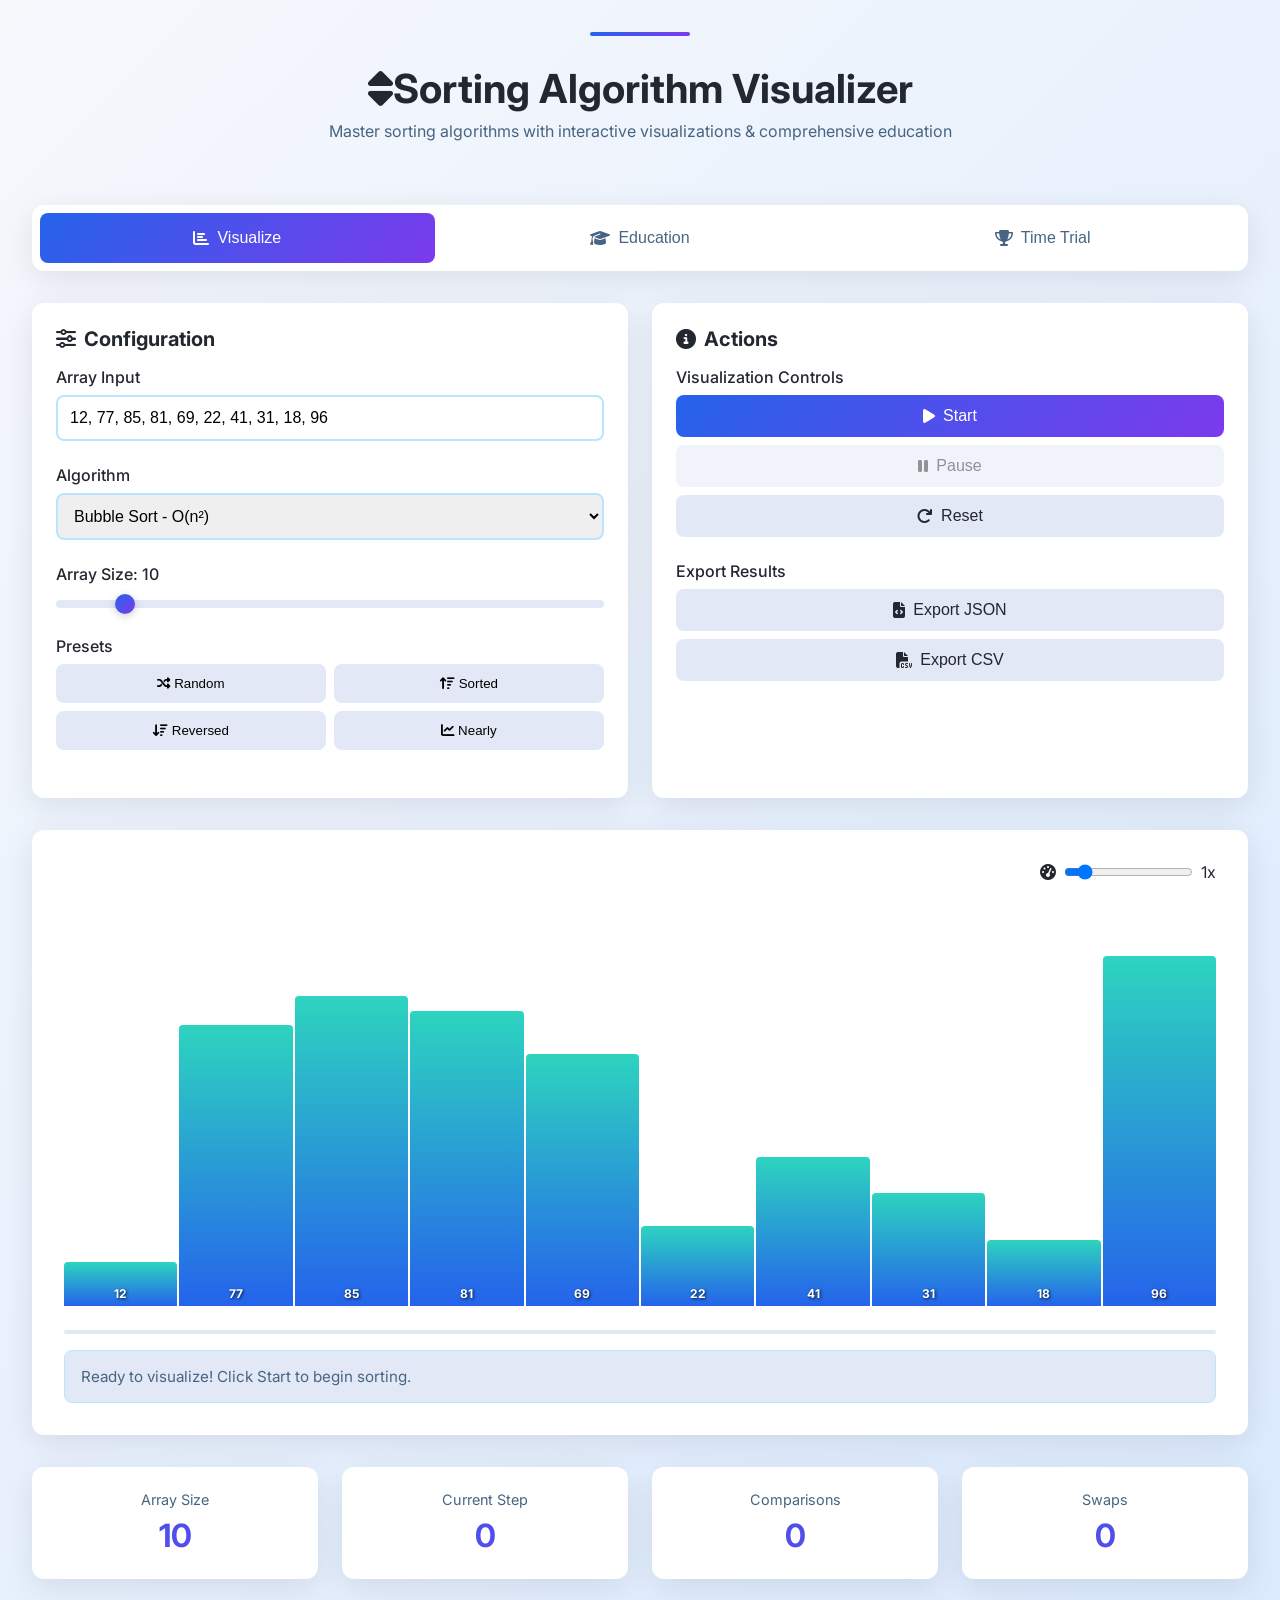
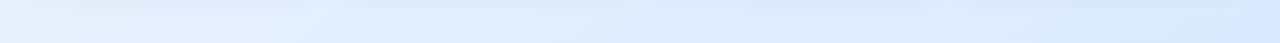
==== commit d657ccfe: "Update index.html" ====
--- a/index.html
+++ b/index.html
@@ -103,7 +103,7 @@
                 <div class="controls">
 
                     <!-- these are for step forwarding and backwarding  -->
-                     
+
                     <!-- <button class="btn btn-secondary" id="stepBackBtn" disabled>
                         <i class="fas fa-step-backward"></i>
                     </button>
@@ -209,18 +209,11 @@
                         <h3 style="margin-top: 1.5rem;">When NOT to Use</h3>
                         <ul id="whenNotToUse"></ul>
 
-                        <h3 style="margin-top: 1.5rem;">📚 Learning Resources</h3>
-                        <div class="resource-links">
-                            <a class="resource-link" href="#" id="gfgLink" target="_blank">
-                                <i class="fas fa-external-link-alt"></i> GeeksforGeeks
-                            </a>
-                            <a class="resource-link" href="#" id="youtubeLink" target="_blank">
-                                <i class="fab fa-youtube"></i> YouTube
-                            </a>
-                            <a class="resource-link" href="#" id="visualgoLink" target="_blank">
-                                <i class="fas fa-eye"></i> VisuAlgo
-                            </a>
-                        </div>
+                        <h3 style="margin-top: 1.5rem">📚 Learning Resources</h3>
+<div id="algoLinks" class="resource-links">
+    <!-- Links will be dynamically generated by JavaScript -->
+</div>
+
                     </div>
                 </div>
 
--- a/styles.css
+++ b/styles.css
@@ -0,0 +1,604 @@
+* {
+    margin: 0;
+    padding: 0;
+    box-sizing: border-box;
+}
+
+:root {
+    --bg-primary: #f6f8fc;
+    --bg-secondary: #e3e8f7;
+    --bg-card: #fcfcff;
+    --text-primary: #23272f;
+    --text-secondary: #476582;
+    --accent-blue: #2563eb;
+    --accent-purple: #7c3aed;
+    --accent-green: #16a34a;
+    --accent-yellow: #facc15;
+    --accent-orange: #fb923c;
+    --accent-cyan: #2dd4bf;
+    --border-color: #bae6fd;
+    --shadow: 0 8px 32px rgba(0, 0, 0, 0.09);
+}
+
+body {
+    font-family: 'Inter', sans-serif;
+    background: linear-gradient(135deg, #f6f8fc 0%, #dbeafe 100%);
+    color: #23272f;
+    min-height: 100vh;
+    overflow-x: hidden;
+}
+
+.container {
+    max-width: 1400px;
+    margin: 0 auto;
+    padding: 2rem;
+}
+
+.header {
+    text-align: center;
+    padding: 2rem 0;
+    margin-bottom: 2rem;
+    position: relative;
+}
+
+.header::before {
+    content: '';
+    position: absolute;
+    top: 0;
+    left: 50%;
+    transform: translateX(-50%);
+    width: 100px;
+    height: 4px;
+    background: linear-gradient(90deg, var(--accent-blue), var(--accent-purple));
+    border-radius: 2px;
+}
+
+.header h1 {
+    font-size: 2.5rem;
+    color: var(--text-primary);
+    margin-bottom: 0.5rem;
+}
+
+.subtitle {
+    color: var(--text-secondary);
+    font-size: 1rem;
+}
+
+.slide-in {
+    animation: slideInUp 0.5s ease-out;
+}
+
+@keyframes slideInUp {
+    from {
+        opacity: 0;
+        transform: translateY(20px);
+    }
+    to {
+        opacity: 1;
+        transform: translateY(0);
+    }
+}
+
+.tabs {
+    display: flex;
+    gap: 0.5rem;
+    margin-bottom: 2rem;
+    background: white;
+    padding: 0.5rem;
+    border-radius: 12px;
+    box-shadow: var(--shadow);
+}
+
+.tab {
+    flex: 1;
+    padding: 1rem;
+    border: none;
+    background: transparent;
+    color: var(--text-secondary);
+    font-size: 1rem;
+    font-weight: 500;
+    cursor: pointer;
+    border-radius: 8px;
+    transition: all 0.3s ease;
+    display: flex;
+    align-items: center;
+    justify-content: center;
+    gap: 0.5rem;
+}
+
+.tab:hover {
+    background: var(--bg-secondary);
+    color: var(--text-primary);
+}
+
+.tab.active {
+    background: linear-gradient(135deg, var(--accent-blue), var(--accent-purple));
+    color: white;
+}
+
+.layout-top {
+    display: grid;
+    grid-template-columns: repeat(auto-fit, minmax(350px, 1fr));
+    gap: 1.5rem;
+    margin-bottom: 2rem;
+}
+
+.card {
+    background: white;
+    padding: 1.5rem;
+    border-radius: 12px;
+    box-shadow: var(--shadow);
+}
+
+.card-title {
+    font-size: 1.25rem;
+    margin-bottom: 1rem;
+    color: var(--text-primary);
+    display: flex;
+    align-items: center;
+    gap: 0.5rem;
+}
+
+.input-group {
+    margin-bottom: 1.5rem;
+}
+
+.input-group label {
+    display: block;
+    margin-bottom: 0.5rem;
+    font-weight: 500;
+    color: var(--text-primary);
+}
+
+.input-group input[type="text"],
+.input-group select {
+    width: 100%;
+    padding: 0.75rem;
+    border: 2px solid var(--border-color);
+    border-radius: 8px;
+    font-size: 1rem;
+    transition: border-color 0.3s ease;
+}
+
+.input-group input[type="text"]:focus,
+.input-group select:focus {
+    outline: none;
+    border-color: var(--accent-blue);
+}
+
+.input-group input[type="range"] {
+    width: 100%;
+    height: 8px;
+    border-radius: 4px;
+    background: var(--bg-secondary);
+    outline: none;
+    appearance: none;
+-webkit-appearance: none;
+-moz-appearance: none;
+
+
+}
+
+.input-group input[type="range"]::-webkit-slider-thumb {
+    -webkit-appearance: none;
+    appearance: none;
+    width: 20px;
+    height: 20px;
+    border-radius: 50%;
+    background: linear-gradient(135deg, var(--accent-blue), var(--accent-purple));
+    cursor: pointer;
+    box-shadow: 0 2px 8px rgba(0, 0, 0, 0.2);
+}
+
+.preset-grid {
+    display: grid;
+    grid-template-columns: repeat(2, 1fr);
+    gap: 0.5rem;
+}
+
+.preset-btn {
+    padding: 0.75rem;
+    background: var(--bg-secondary);
+    border: none;
+    border-radius: 8px;
+    cursor: pointer;
+    transition: all 0.3s ease;
+    font-weight: 500;
+}
+
+.preset-btn:hover {
+    background: var(--accent-blue);
+    color: white;
+}
+
+.btn-group {
+    display: flex;
+    gap: 0.5rem;
+}
+
+.btn {
+    padding: 0.75rem 1.5rem;
+    border: none;
+    border-radius: 8px;
+    font-size: 1rem;
+    font-weight: 500;
+    cursor: pointer;
+    transition: all 0.3s ease;
+    display: flex;
+    align-items: center;
+    justify-content: center;
+    gap: 0.5rem;
+}
+
+.btn-primary {
+    background: linear-gradient(135deg, var(--accent-blue), var(--accent-purple));
+    color: white;
+}
+
+.btn-primary:hover {
+    transform: translateY(-2px);
+    box-shadow: 0 4px 12px rgba(37, 99, 235, 0.4);
+}
+
+.btn-secondary {
+    background: var(--bg-secondary);
+    color: var(--text-primary);
+}
+
+.btn-secondary:hover {
+    background: var(--border-color);
+}
+
+.btn:disabled {
+    opacity: 0.5;
+    cursor: not-allowed;
+}
+
+.visualization-container {
+    background: white;
+    padding: 2rem;
+    border-radius: 12px;
+    box-shadow: var(--shadow);
+    margin-bottom: 2rem;
+}
+
+.controls {
+    display: flex;
+    align-items: center;
+    gap: 1rem;
+    margin-bottom: 1.5rem;
+    flex-wrap: wrap;
+}
+
+.speed-control {
+    display: flex;
+    align-items: center;
+    gap: 0.5rem;
+    margin-left: auto;
+}
+
+.bars-container {
+    height: 400px;
+    display: flex;
+    align-items: flex-end;
+    justify-content: center;
+    gap: 2px;
+    margin-bottom: 1.5rem;
+}
+
+.bar {
+    flex: 1;
+    background: linear-gradient(180deg, var(--accent-cyan), var(--accent-blue));
+    border-radius: 4px 4px 0 0;
+    transition: all 0.3s ease;
+    position: relative;
+}
+
+.bar.comparing {
+    background: linear-gradient(180deg, var(--accent-orange), var(--accent-yellow));
+}
+
+.bar.swapping {
+    background: linear-gradient(180deg, var(--accent-purple), var(--accent-blue));
+}
+
+.bar.sorted {
+    background: linear-gradient(180deg, var(--accent-green), var(--accent-cyan));
+}
+
+.bar.pivot {
+    background: linear-gradient(180deg, var(--accent-orange), var(--accent-yellow));
+}
+
+.progress-bar {
+    height: 4px;
+    background: var(--bg-secondary);
+    border-radius: 2px;
+    overflow: hidden;
+    margin-bottom: 1rem;
+}
+
+.progress-fill {
+    height: 100%;
+    background: linear-gradient(90deg, var(--accent-blue), var(--accent-purple));
+    transition: width 0.3s ease;
+}
+
+.layout-bottom {
+    display: grid;
+    grid-template-columns: repeat(auto-fit, minmax(200px, 1fr));
+    gap: 1.5rem;
+    margin-bottom: 2rem;
+}
+
+.stat-card {
+    background: white;
+    padding: 1.5rem;
+    border-radius: 12px;
+    box-shadow: var(--shadow);
+    text-align: center;
+}
+
+.stat-label {
+    font-size: 0.875rem;
+    color: var(--text-secondary);
+    margin-bottom: 0.5rem;
+}
+
+.stat-value {
+    font-size: 2rem;
+    font-weight: bold;
+    background: linear-gradient(135deg, var(--accent-blue), var(--accent-purple));
+    background-clip: text;
+-webkit-background-clip: text;
+    -webkit-text-fill-color: transparent;
+}
+
+.hidden {
+    display: none;
+}
+
+.education-container {
+    background: white;
+    padding: 2rem;
+    border-radius: 12px;
+    box-shadow: var(--shadow);
+}
+
+.education-grid {
+    display: grid;
+    grid-template-columns: repeat(auto-fit, minmax(400px, 1fr));
+    gap: 2rem;
+}
+
+.education-section {
+    padding: 1.5rem;
+    background: var(--bg-card);
+    border-radius: 12px;
+}
+
+.education-section h3 {
+    color: var(--accent-blue);
+    margin-bottom: 1rem;
+}
+
+.complexity-box {
+    background: var(--bg-secondary);
+    padding: 1rem;
+    border-radius: 8px;
+    margin: 1rem 0;
+}
+
+.complexity-title {
+    font-weight: bold;
+    margin-bottom: 0.5rem;
+}
+
+.complexity-item {
+    display: flex;
+    justify-content: space-between;
+    margin: 0.5rem 0;
+}
+
+.property-badge {
+    display: inline-block;
+    padding: 0.25rem 0.75rem;
+    background: var(--accent-blue);
+    color: white;
+    border-radius: 12px;
+    font-size: 0.875rem;
+    margin-right: 0.5rem;
+}
+
+.code-section {
+    background: #1e1e1e;
+    padding: 1.5rem;
+    border-radius: 8px;
+    overflow-x: auto;
+}
+
+.code-section pre {
+    margin: 0;
+}
+
+.code-section code {
+    color: #d4d4d4;
+    font-family: 'Courier New', monospace;
+    font-size: 0.875rem;
+}
+
+.resource-links {
+    display: flex;
+    flex-direction: column;
+    gap: 0.5rem;
+}
+
+.resource-link {
+    padding: 0.75rem;
+    background: var(--bg-secondary);
+    border-radius: 8px;
+    text-decoration: none;
+    color: var(--text-primary);
+    transition: all 0.3s ease;
+}
+
+.resource-link:hover {
+    background: var(--accent-blue);
+    color: white;
+}
+
+@media (max-width: 768px) {
+    .header h1 {
+        font-size: 1.75rem;
+    }
+    
+    .tabs {
+        flex-direction: column;
+    }
+    
+    .layout-top {
+        grid-template-columns: 1fr;
+    }
+    
+    .education-grid {
+        grid-template-columns: 1fr;
+    }
+}
+.bar-number {
+    position: absolute;
+    bottom: 5px;
+    left: 50%;
+    transform: translateX(-50%);
+    color: white;
+    font-size: 12px;
+    font-weight: bold;
+    text-shadow: 1px 1px 3px rgba(0, 0, 0, 0.8);
+    white-space: nowrap;
+    z-index: 10;
+}
+
+/* Different colors for different bar states */
+.bar.comparing .bar-number {
+    color: white;
+    text-shadow: 1px 1px 3px rgba(0, 0, 0, 0.9);
+}
+
+.bar.swapping .bar-number {
+    color: white;
+    text-shadow: 1px 1px 3px rgba(0, 0, 0, 0.9);
+}
+
+.bar.sorted .bar-number {
+    color: white;
+    text-shadow: 1px 1px 3px rgba(0, 0, 0, 0.8);
+}
+
+.bar.pivot .bar-number {
+    color: #23272f;  /* Dark color for yellow background */
+    text-shadow: 1px 1px 2px rgba(255, 255, 255, 0.8);
+}
+
+
+.comparisonResults {
+    margin-top: 2rem;
+}
+
+.resultCard {
+    background: white;
+    padding: 1.5rem;
+    border-radius: 12px;
+    box-shadow: var(--shadow);
+    margin-bottom: 1rem;
+    border-left: 4px solid var(--accent-blue);
+}
+
+.resultCard h3 {
+    margin-bottom: 1rem;
+    color: var(--text-primary);
+}
+
+.resultStats {
+    display: grid;
+    grid-template-columns: repeat(auto-fit, minmax(150px, 1fr));
+    gap: 1rem;
+}
+
+.resultStat {
+    background: var(--bg-secondary);
+    padding: 0.75rem;
+    border-radius: 6px;
+    font-size: 0.9rem;
+}
+.trial-results {
+    margin-top: 2rem;
+}
+
+.trial-results h4 {
+    color: var(--text-primary);
+    margin-bottom: 1.5rem;
+    font-size: 1.2rem;
+}
+
+.results-grid {
+    display: grid;
+    grid-template-columns: repeat(auto-fit, minmax(250px, 1fr));
+    gap: 1rem;
+}
+
+.result-card {
+    background: var(--bg-card);
+    border: 2px solid var(--border-color);
+    border-radius: 12px;
+    padding: 1.5rem;
+    transition: all 0.3s ease;
+}
+
+.result-card:hover {
+    transform: translateY(-4px);
+    box-shadow: var(--shadow);
+    border-color: var(--accent-blue);
+}
+
+.result-rank {
+    font-size: 2rem;
+    margin-bottom: 0.5rem;
+}
+
+.result-card h5 {
+    color: var(--accent-blue);
+    margin-bottom: 1rem;
+    font-size: 1.1rem;
+}
+
+.result-stats {
+    display: flex;
+    flex-direction: column;
+    gap: 0.5rem;
+}
+
+.stat-item {
+    display: flex;
+    justify-content: space-between;
+    padding: 0.5rem;
+    background: var(--bg-secondary);
+    border-radius: 6px;
+}
+
+.stat-label {
+    color: var(--text-secondary);
+    font-size: 0.9rem;
+}
+
+.stat-value {
+    font-weight: bold;
+    color: var(--text-primary);
+}
+[id$="Mode"] {
+    opacity: 1;
+    transition: opacity 0.3s ease;
+}
+
+[id$="Mode"].hidden {
+    opacity: 0;
+}
+
